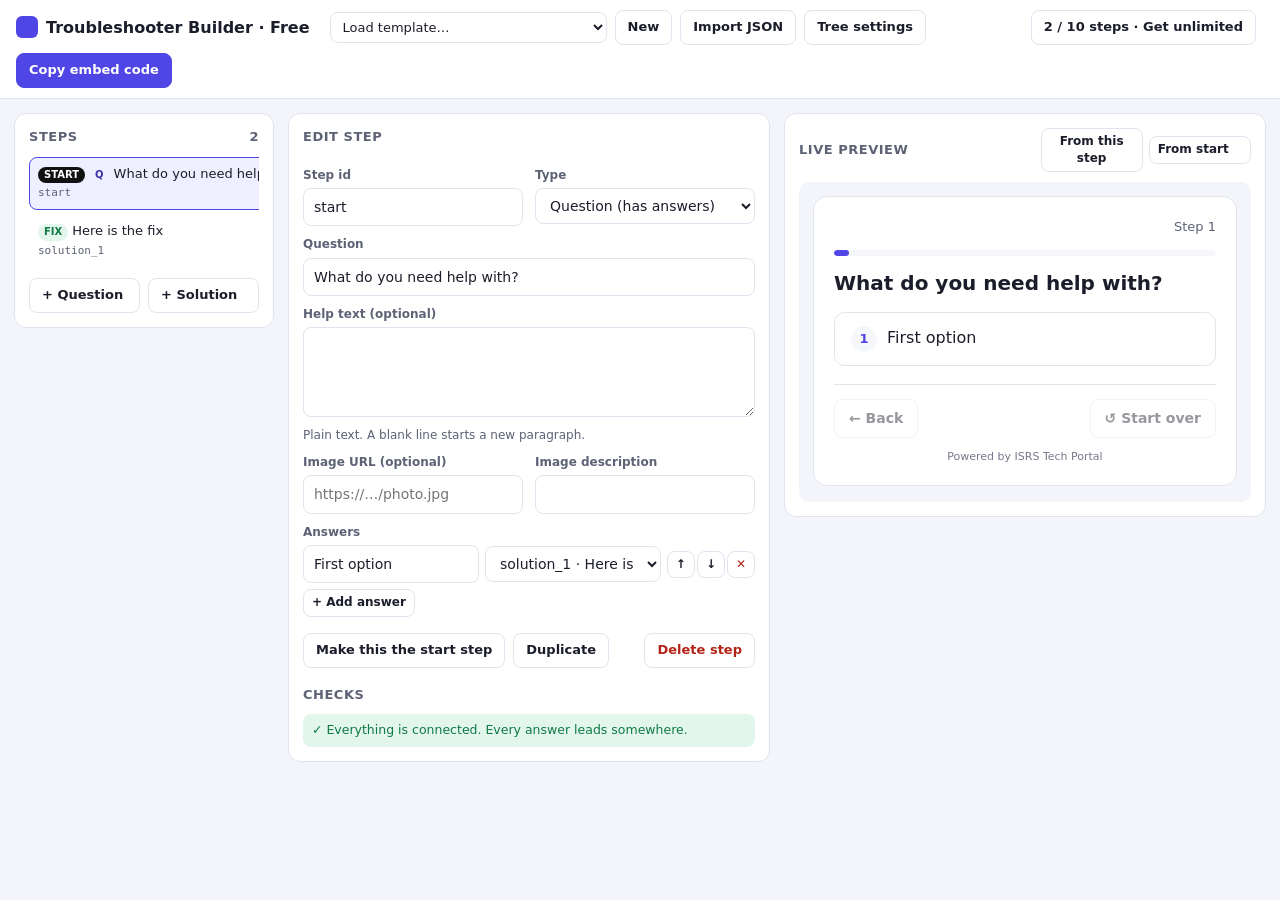
==== editor/index.html @ 85d28836 "Guided Troubleshooter landing site: hero video, live demo, free builder, FAQ, privacy, SEO, Render c" ====
<!doctype html>
<html lang="en">
<head>
<meta charset="utf-8">
<meta name="viewport" content="width=device-width, initial-scale=1">
<title>Free Troubleshooter Builder: Make a Step-by-Step Help Widget</title>
<meta name="description" content="Build a click-through troubleshooting or FAQ widget for your website for free, up to 10 steps. Live preview, mistake checks, copy-paste embed code. Runs in your browser.">
<link rel="canonical" href="https://guided-troubleshooter.onrender.com/editor/">
<meta property="og:type" content="website"><meta property="og:url" content="https://guided-troubleshooter.onrender.com/editor/"><meta property="og:title" content="Free Troubleshooter Builder: Make a Step-by-Step Help Widget"><meta property="og:description" content="Build a click-through troubleshooting or FAQ widget for your website for free, up to 10 steps. Live preview, mistake checks, copy-paste embed code. Runs in your browser."><meta property="og:image" content="https://guided-troubleshooter.onrender.com/assets/img/og.png"><meta name="twitter:card" content="summary_large_image">
<link rel="icon" href="/favicon.svg" type="image/svg+xml">
<script>window.GT_UPGRADE_URL = '#GUMROAD_LINK';</script>

<style>
:root{--bg:#f4f5fa;--surface:#fff;--text:#1b1d2a;--muted:#5d6275;--border:#e1e4ee;--brand:#4f46e5;--brand-dark:#3730a3;--soft:#eef0ff;--err:#b42318;--err-bg:#fde8e7;--warn:#8a5a00;--warn-bg:#fff4d6;--ok:#0f7a43;--ok-bg:#e3f6ec;font-family:system-ui,-apple-system,"Segoe UI",Roboto,Arial,sans-serif}
*{box-sizing:border-box}[hidden]{display:none!important}body{margin:0;background:var(--bg);color:var(--text);font-size:14px;line-height:1.45}
header{display:flex;align-items:center;gap:8px;flex-wrap:wrap;padding:10px 16px;background:var(--surface);border-bottom:1px solid var(--border);position:sticky;top:0;z-index:5}
header h1{font-size:16px;margin:0 12px 0 0;display:flex;align-items:center;gap:8px}header h1 span{width:22px;height:22px;border-radius:6px;background:var(--brand);display:inline-block}
.spacer{flex:1}
button,.btn{font:inherit;font-weight:600;font-size:13px;padding:7px 12px;border-radius:8px;border:1px solid var(--border);background:var(--surface);color:var(--text);cursor:pointer;display:inline-flex;align-items:center;gap:6px}
button:hover{border-color:var(--brand);color:var(--brand)}button.primary{background:var(--brand);color:#fff;border-color:var(--brand)}button.primary:hover,a.btn.primary:hover{background:var(--brand-dark);color:#fff}a.btn{text-decoration:none}a.btn.primary{background:var(--brand);color:#fff;border-color:var(--brand)}
button.danger{color:var(--err)}button.danger:hover{border-color:var(--err)}button.small{padding:4px 8px;font-size:12px}
button:focus-visible,input:focus-visible,select:focus-visible,textarea:focus-visible{outline:3px solid var(--brand);outline-offset:1px}
main{display:grid;grid-template-columns:260px minmax(340px,1fr) minmax(340px,1fr);gap:14px;padding:14px;align-items:start}
@media(max-width:1100px){main{grid-template-columns:240px 1fr}#previewCol{grid-column:1/-1}}
@media(max-width:700px){main{grid-template-columns:1fr}}
.panel{background:var(--surface);border:1px solid var(--border);border-radius:12px;padding:14px}
.panel h2{font-size:13px;text-transform:uppercase;letter-spacing:.04em;color:var(--muted);margin:0 0 10px;display:flex;justify-content:space-between;align-items:center}
#nodeList{list-style:none;margin:0 0 10px;padding:0;display:grid;gap:4px;max-height:calc(100vh - 260px);overflow:auto}
#nodeList button{width:100%;text-align:start;display:block;border-color:transparent;background:transparent;font-weight:500;padding:7px 8px}
#nodeList button:hover{background:var(--bg);color:var(--text)}#nodeList button[aria-current=true]{background:var(--soft);border-color:var(--brand)}
#nodeList .t{display:block;white-space:nowrap;overflow:hidden;text-overflow:ellipsis}#nodeList .id{font-size:11px;color:var(--muted);font-family:ui-monospace,monospace}
.pill{display:inline-block;font-size:10px;font-weight:700;padding:1px 6px;border-radius:99px;margin-inline-end:4px;text-transform:uppercase}.pill.q{background:var(--soft);color:var(--brand-dark)}.pill.s{background:var(--ok-bg);color:var(--ok)}.pill.start{background:#111;color:#fff}.pill.bad{background:var(--err-bg);color:var(--err)}
label{display:block;font-weight:600;font-size:12px;color:var(--muted);margin:10px 0 4px}
input[type=text],input[type=url],select,textarea{width:100%;font:inherit;padding:8px 10px;border:1px solid var(--border);border-radius:8px;background:#fff;color:var(--text)}
textarea{min-height:90px;resize:vertical}header select{width:auto;padding:6px 8px;font-size:13px}.row{display:flex;gap:8px;align-items:center}.row>*{flex:1}.row>.fixed{flex:0 0 auto}
.answer{display:grid;grid-template-columns:1fr 1fr auto;gap:6px;align-items:center;margin-bottom:6px}.answer .ctl{display:flex;gap:2px}
@media(max-width:520px){.answer{grid-template-columns:1fr}}
.hint{color:var(--muted);font-size:12px;margin:4px 0 0}
#issues{list-style:none;padding:0;margin:0;display:grid;gap:6px;max-height:220px;overflow:auto}#issues li{padding:7px 9px;border-radius:8px;font-size:12.5px;cursor:pointer}
#issues .e{background:var(--err-bg);color:var(--err)}#issues .w{background:var(--warn-bg);color:var(--warn)}#issues .ok{background:var(--ok-bg);color:var(--ok);cursor:default}
#preview{min-height:320px;background:var(--bg);border-radius:10px;padding:14px}
dialog{border:0;border-radius:14px;padding:0;max-width:min(720px,94vw);width:100%;box-shadow:0 20px 60px rgba(0,0,0,.3)}dialog::backdrop{background:rgba(15,17,30,.45)}
.dlg{padding:20px}.dlg h3{margin:0 0 6px;font-size:18px}.dlg .actions{display:flex;justify-content:flex-end;gap:8px;margin-top:16px}
pre.code,textarea.code{font-family:ui-monospace,Menlo,Consolas,monospace;font-size:12.5px;background:#0f1222;color:#e6e8f2;border-radius:10px;padding:12px;white-space:pre-wrap;word-break:break-all;min-height:120px;width:100%;border:0}
.toast{position:fixed;bottom:18px;left:50%;transform:translateX(-50%);background:#111;color:#fff;padding:9px 16px;border-radius:99px;font-weight:600;z-index:50;opacity:0;transition:opacity .2s;pointer-events:none}.toast.show{opacity:1}
.grid2{display:grid;grid-template-columns:1fr 1fr;gap:0 12px}.empty{color:var(--muted);text-align:center;padding:30px 10px}
fieldset{border:1px solid var(--border);border-radius:10px;padding:4px 12px 12px;margin:12px 0 0}legend{font-weight:700;font-size:12px;padding:0 4px}
</style>
</head>
<body>
<header>
  <h1><a href="/" style="display:flex;align-items:center;gap:8px;color:inherit;text-decoration:none" aria-label="Guided Troubleshooter home"><span aria-hidden="true"></span></a>Guided Troubleshooter Editor</h1>
  <select id="templatePick" aria-label="Load a template"><option value="">Load template…</option></select>
  <button id="btnNew" type="button">New</button>
  <button id="btnImport" type="button">Import JSON</button>
  <input id="fileInput" type="file" accept=".json,application/json" hidden>
  <button id="btnExport" type="button">Export JSON</button>
  <button id="btnSettings" type="button">Tree settings</button>
  <span class="spacer"></span>
  <span id="saveState" class="hint" aria-live="polite"></span>
  <button id="btnEmbed" class="primary" type="button">Copy embed code</button>
</header>
<main>
  <section class="panel" aria-labelledby="h-steps">
    <h2 id="h-steps">Steps <span id="count"></span></h2>
    <ul id="nodeList"></ul>
    <div class="row"><button id="addQ" type="button">+ Question</button><button id="addS" type="button">+ Solution</button></div>
  </section>
  <section class="panel" aria-labelledby="h-edit">
    <h2 id="h-edit">Edit step</h2>
    <div id="form"></div>
    <h2 style="margin-top:18px">Checks</h2>
    <ul id="issues" aria-live="polite"></ul>
  </section>
  <section class="panel" id="previewCol" aria-labelledby="h-prev">
    <h2 id="h-prev">Live preview <span class="row fixed" style="gap:6px"><button id="prevFrom" class="small" type="button">From this step</button><button id="prevStart" class="small" type="button">From start</button></span></h2>
    <div id="preview"><div id="previewHost"></div></div>
  </section>
</main>

<dialog id="dlgSettings"><form method="dialog" class="dlg">
  <h3>Tree settings</h3><p class="hint">Saved inside the JSON file. Data attributes on the embed code override these.</p>
  <div class="grid2">
    <div><label for="sTitle">Widget title (optional)</label><input id="sTitle" type="text" data-cfg="title"></div>
    <div><label for="sStart">Start step</label><select id="sStart"></select></div>
    <div><label for="sLang">Language code</label><input id="sLang" type="text" data-cfg="lang" placeholder="en, he, es, fr…"></div>
    <div><label for="sDir">Text direction</label><select id="sDir" data-cfg="dir"><option value="">Auto</option><option value="ltr">Left to right</option><option value="rtl">Right to left (Hebrew, Arabic)</option></select></div>
    <div><label for="sTheme">Theme</label><select id="sTheme" data-cfg="theme"><option value="light">Light</option><option value="dark">Dark</option><option value="auto">Match visitor's system</option></select></div>
    <div><label for="sColor">Primary color</label><div class="row"><input id="sColorPick" type="color" class="fixed" aria-label="Pick color"><input id="sColor" type="text" data-cfg="primaryColor" placeholder="#4f46e5"></div></div>
    <div><label for="sFont">Font family</label><input id="sFont" type="text" data-cfg="font" placeholder="inherit or e.g. Georgia, serif"></div>
    <div><label for="sRadius">Corner radius (px)</label><input id="sRadius" type="text" data-cfg="radius" placeholder="14"></div>
  </div>
  <fieldset><legend>Button texts (optional, for other languages)</legend><div class="grid2" id="labelFields"></div></fieldset>
  <div class="actions"><button class="primary" value="ok">Done</button></div>
</form></dialog>

<dialog id="dlgImport"><form method="dialog" class="dlg">
  <h3>Import a tree</h3><p class="hint">Choose a .json file, or paste JSON below. Both the original format (<code>question</code>, <code>answers</code>, <code>next</code>) and the extended format work.</p>
  <button type="button" id="pickFile">Choose file…</button>
  <label for="pasteArea">Or paste JSON</label><textarea id="pasteArea" class="code" spellcheck="false"></textarea>
  <p id="importErr" class="hint" style="color:var(--err)"></p>
  <div class="actions"><button value="cancel">Cancel</button><button type="button" id="doPaste" class="primary">Import pasted JSON</button></div>
</form></dialog>

<dialog id="dlgExport"><form method="dialog" class="dlg">
  <h3>Export JSON</h3>
  <label><input type="radio" name="fmt" value="full" checked> Full format (recommended, keeps types, texts, buttons and settings)</label>
  <label><input type="radio" name="fmt" value="legacy"> Simple array format (id, question, answers, next, image only)</label>
  <label for="fileName">File name</label><input id="fileName" type="text" value="tree.json">
  <div class="actions"><button value="cancel">Cancel</button><button type="button" id="copyJson">Copy JSON</button><button type="button" id="doExport" class="primary">Download</button></div>
</form></dialog>

<dialog id="dlgEmbed"><form method="dialog" class="dlg">
  <h3>Embed code</h3><p class="hint">Upload <code>troubleshooter.min.js</code> (and your tree file, unless you embed the tree in the code) to your site, then paste this where the widget should appear.</p>
  <div class="grid2">
    <div><label for="eMode">Style</label><select id="eMode"><option value="script">One line (shows where pasted)</option><option value="inline">Inline box (div)</option><option value="floating">Floating help button</option></select></div>
    <div><label for="eSource">Tree data</label><select id="eSource"><option value="file">Load from a JSON file</option><option value="inline">Put the tree inside the code (no extra file)</option></select></div>
    <div><label for="eHost">Widget code</label><select id="eHost"><option value="url">Link to the uploaded troubleshooter.min.js</option><option value="inline">Paste everything inline (no uploads, ~20 KB)</option></select></div>
    <div><label for="eSrc">Script URL</label><input id="eSrc" type="text" value="/troubleshooter.min.js"></div>
    <div><label for="eTree">Tree file URL</label><input id="eTree" type="text" value="/tree.json"></div>
  </div>
  <label for="eCode">Your code</label><textarea id="eCode" class="code" readonly></textarea>
  <div class="actions"><button value="cancel">Close</button><button type="button" id="copyEmbed" class="primary">Copy code</button></div>
</form></dialog>
<dialog id="dlgLimit"><form method="dialog" class="dlg">
  <h3>Free version limit reached</h3><p id="limitMsg"></p>
  <div class="actions"><button value="cancel">Keep editing</button><a class="btn primary" id="upgradeLink" href="#GUMROAD_LINK" target="_blank" rel="noopener">Get the full version</a></div>
</form></dialog>
<div class="toast" id="toast" role="status"></div>

<script id="gt-widget">/*! Guided Troubleshooter Widget v1.0.0 | Commercial license, see LICENSE.txt | No dependencies */
!function(t,e){"use strict";var r=e.currentScript,i={en:{back:"Back",restart:"Start over",step:"Step",solution:"Suggested fix",open:"Need help?",close:"Close",loading:"Loading...",errorTitle:"This troubleshooter could not load",brokenLink:"This answer is not connected to a next step yet.",yourAnswers:"Your answers",choose:"Choose an answer"},he:{back:"חזרה",restart:"התחלה מחדש",step:"שלב",solution:"פתרון מוצע",open:"צריכים עזרה?",close:"סגירה",loading:"טוען...",errorTitle:"לא ניתן לטעון את הכלי",brokenLink:"התשובה הזו עדיין לא מחוברת לשלב הבא.",yourAnswers:"התשובות שלך",choose:"בחרו תשובה"},es:{back:"Atrás",restart:"Empezar de nuevo",step:"Paso",solution:"Solución sugerida",open:"¿Necesitas ayuda?",close:"Cerrar",loading:"Cargando...",errorTitle:"No se pudo cargar el asistente",brokenLink:"Esta respuesta aún no está conectada a un paso.",yourAnswers:"Tus respuestas",choose:"Elige una respuesta"}},n=/^(he|iw|ar|fa|ur|yi|ps|sd|ug|dv)\b/i,a={restart:1};function o(t){return t&&"object"==typeof t&&!Array.isArray(t)}function s(t){return null==t?"":String(t)}function l(t){var e,r=t,i={};"string"==typeof r&&(r=JSON.parse(r)),Array.isArray(r)?e=r:o(r)?(e=r.nodes||r.questions||[],i=o(r.config)?r.config:{}):e=[];for(var n=[],a=0;a<e.length;a++){var l=e[a];if(o(l)){for(var d=Array.isArray(l.answers)?l.answers:[],h=Array.isArray(l.next)?l.next:[],p=[],c=0;c<d.length;c++){var g=d[c];o(g)?p.push({label:s(g.label||g.text),next:null!=g.next?s(g.next):s(h[c])}):p.push({label:s(g),next:s(h[c])})}var u="solution"===l.type||"question"===l.type?l.type:p.length?"question":"solution";n.push({id:s(l.id),index:a,type:u,title:s(l.title||l.question),text:s(l.text||l.description),image:s(l.image),imageAlt:s(l.imageAlt||l.alt),options:"solution"===u?[]:p,cta:o(l.cta)&&l.cta.url?{label:s(l.cta.label||l.cta.url),url:s(l.cta.url),newTab:!1!==l.cta.newTab}:null,_legacyMismatch:!o(d[0])&&d.length!==h.length&&Array.isArray(l.next)})}else n.push({id:"",_bad:!0,index:a,options:[]})}return{_n:!0,config:i,nodes:n,start:s(o(r)&&r.start||i.start||n[0]&&n[0].id)}}function d(t){var e=t&&t._n?t:null,r=[],i=[];try{e=e||l(t)}catch(t){return{errors:["The tree is not valid JSON: "+t.message],warnings:[],tree:null}}var n={};if(e.nodes.length||r.push("The tree has no steps. Add at least one question."),e.nodes.forEach(function(t){var e="Step #"+(t.index+1);t._bad?r.push(e+" is not an object."):t.id?(n[t.id]&&r.push('Two steps share the id "'+t.id+'". Ids must be unique.'),n[t.id]=t,t.title||i.push('Step "'+t.id+'" has no question or title text.'),t._legacyMismatch&&r.push('Step "'+t.id+'" has a different number of answers and next ids.'),"question"!==t.type||t.options.length||i.push('Question "'+t.id+'" has no answers, so visitors get stuck there.')):r.push(e+' has no "id".')}),e.nodes.forEach(function(t){t.options.forEach(function(e,o){e.label||i.push("Answer "+(o+1)+' in "'+t.id+'" has no label.'),e.next?n[e.next]||a[e.next]||r.push('Answer "'+(e.label||o+1)+'" in "'+t.id+'" points to "'+e.next+'", which does not exist.'):r.push('Answer "'+(e.label||o+1)+'" in "'+t.id+'" does not lead anywhere.')})}),e.nodes.length&&!n[e.start]&&r.push('The start step "'+e.start+'" does not exist.'),n[e.start]){for(var o={},s=[e.start];s.length;){var d=s.pop();!o[d]&&n[d]&&(o[d]=1,n[d].options.forEach(function(t){s.push(t.next)}))}e.nodes.forEach(function(t){t.id&&!o[t.id]&&i.push('Step "'+t.id+'" cannot be reached from the start.')});var h={},p=[];!function t(e,r){h[e]=1,n[e].options.forEach(function(i){if(n[i.next])if(1===h[i.next]){var a=r.concat(e);p.push(a.slice(a.indexOf(i.next)).concat(i.next).join(" → "))}else h[i.next]||t(i.next,r.concat(e))}),h[e]=2}(e.start,[]),p.forEach(function(t){i.push("Loop detected: "+t+". That is fine if intended, as long as visitors can reach a solution.")})}return{errors:r,warnings:i,tree:e}}function h(t,r,i){var n=e.createElement(t);if(r)for(var a in r)null!=r[a]&&!1!==r[a]&&("text"===a?n.textContent=r[a]:"on"===a.slice(0,2)?n.addEventListener(a.slice(2),r[a]):n.setAttribute(a,!0===r[a]?"":r[a]));return(i||[]).forEach(function(t){t&&n.appendChild("string"==typeof t?e.createTextNode(t):t)}),n}function p(t,r){this.host=t,this.opts=r||{},this.history=[],this.answers=[],this.root=t.shadowRoot||t.attachShadow({mode:"open"}),this.root.innerHTML="",this.root.appendChild(h("style",{text:':host{all:initial;display:block;--gt-primary:#4f46e5;--gt-on-primary:#fff;--gt-radius:14px;--gt-font:system-ui,-apple-system,"Segoe UI",Roboto,Arial,sans-serif;--gt-bg:#fff;--gt-surface:#f6f7fb;--gt-text:#1b1d2a;--gt-muted:#5d6275;--gt-border:#e3e5ee;--gt-ok:#0f7a43;--gt-ok-bg:#e3f6ec;--gt-err:#b42318;--gt-err-bg:#fde8e7}:host([data-gt-theme=dark]){--gt-bg:#171923;--gt-surface:#222533;--gt-text:#eef0f7;--gt-muted:#a3a9bd;--gt-border:#343849;--gt-ok:#5fd49a;--gt-ok-bg:#163b2a;--gt-err:#ff9b91;--gt-err-bg:#43201e}*{box-sizing:border-box}.gt{font-family:var(--gt-font);color:var(--gt-text);background:var(--gt-bg);border:1px solid var(--gt-border);border-radius:var(--gt-radius);padding:20px;line-height:1.55;font-size:16px;max-width:var(--gt-max,640px);margin:0 auto;text-align:start}.gt-head{display:flex;align-items:center;justify-content:space-between;gap:8px;margin-bottom:12px}.gt-title{font-weight:700;font-size:15px;margin:0}.gt-step{font-size:13px;color:var(--gt-muted);white-space:nowrap}.gt-bar{height:6px;border-radius:99px;background:var(--gt-surface);overflow:hidden;margin-bottom:14px}.gt-bar i{display:block;height:100%;background:var(--gt-primary);border-radius:99px;transition:width .3s}.gt-crumbs{display:flex;flex-wrap:wrap;gap:6px;margin:0 0 14px;padding:0;list-style:none;font-size:13px}.gt-crumbs button{font:inherit;font-size:13px;color:var(--gt-muted);background:var(--gt-surface);border:1px solid var(--gt-border);border-radius:99px;padding:2px 10px;cursor:pointer;max-width:220px;overflow:hidden;text-overflow:ellipsis;white-space:nowrap}.gt-crumbs button:hover{color:var(--gt-primary);border-color:var(--gt-primary)}.gt-img{display:block;max-width:100%;max-height:220px;margin:0 auto 14px;border-radius:calc(var(--gt-radius) * .6);object-fit:contain}.gt-q{font-size:20px;line-height:1.3;margin:0 0 8px;outline:none}.gt-text{color:var(--gt-muted);margin:0 0 14px}.gt-text p{margin:0 0 8px}.gt-opts{display:grid;gap:10px;margin:16px 0 4px}.gt-opt{font:inherit;text-align:start;width:100%;padding:13px 16px;border-radius:calc(var(--gt-radius) * .75);border:1.5px solid var(--gt-border);background:var(--gt-bg);color:var(--gt-text);cursor:pointer;display:flex;align-items:center;gap:10px;transition:border-color .15s,background .15s}.gt-opt:hover{border-color:var(--gt-primary);background:var(--gt-surface)}.gt-opt b{flex:0 0 26px;height:26px;border-radius:50%;background:var(--gt-surface);color:var(--gt-primary);display:grid;place-items:center;font-size:13px}.gt-opt[aria-disabled=true]{opacity:.55;cursor:not-allowed}button:focus-visible,a:focus-visible{outline:3px solid var(--gt-primary);outline-offset:2px}.gt-badge{display:inline-block;font-size:12px;font-weight:700;padding:3px 10px;border-radius:99px;background:var(--gt-ok-bg);color:var(--gt-ok);margin-bottom:10px}.gt-cta{display:inline-flex;align-items:center;gap:6px;margin-top:6px;padding:11px 18px;border-radius:calc(var(--gt-radius) * .75);background:var(--gt-primary);color:var(--gt-on-primary);font-weight:600;text-decoration:none}.gt-cta:hover{filter:brightness(1.08)}.gt-foot{display:flex;justify-content:space-between;gap:8px;margin-top:18px;padding-top:14px;border-top:1px solid var(--gt-border)}.gt-btn{font:inherit;font-size:14px;font-weight:600;padding:8px 14px;border-radius:calc(var(--gt-radius) * .6);border:1px solid var(--gt-border);background:var(--gt-bg);color:var(--gt-text);cursor:pointer}.gt-btn:hover:not(:disabled){border-color:var(--gt-primary);color:var(--gt-primary)}.gt-btn:disabled{opacity:.45;cursor:default}.gt-note{font-size:14px;padding:10px 12px;border-radius:10px;background:var(--gt-err-bg);color:var(--gt-err);margin-top:10px}.gt-err ul{margin:8px 0 0;padding-inline-start:20px}.gt-brand{display:block;text-align:center;font-size:11px;margin-top:10px;color:var(--gt-muted);text-decoration:none;opacity:.85}.gt-brand:hover{color:var(--gt-primary);text-decoration:underline}.gt-sr{position:absolute;width:1px;height:1px;overflow:hidden;clip:rect(0 0 0 0);white-space:nowrap}.gt-launch{position:fixed;bottom:20px;right:20px;z-index:2147483000;font-family:var(--gt-font);font-size:15px;font-weight:600;border:0;border-radius:99px;padding:13px 20px;background:var(--gt-primary);color:var(--gt-on-primary);box-shadow:0 6px 24px rgba(0,0,0,.2);cursor:pointer}.gt-panel{position:fixed;bottom:84px;right:20px;z-index:2147483000;width:min(400px,calc(100vw - 24px));max-height:calc(100vh - 110px);overflow:auto;box-shadow:0 12px 40px rgba(0,0,0,.25);border-radius:var(--gt-radius)}.gt-panel .gt{max-width:none}.gt-left .gt-launch,.gt-left .gt-panel{right:auto;left:20px}.gt-x{font:inherit;font-size:20px;line-height:1;background:none;border:0;color:var(--gt-muted);cursor:pointer;padding:2px 6px}@media(max-width:480px){.gt{padding:16px}.gt-q{font-size:18px}.gt-panel{right:12px;left:12px;width:auto;bottom:78px}}@media(prefers-reduced-motion:reduce){*{transition:none!important}}'})),this.mountPoint=h("div"),this.root.appendChild(this.mountPoint),t.setAttribute("data-gt-ready",""),this.applyTheme({}),this.mountPoint.appendChild(h("div",{class:"gt",role:"status",text:this.label("loading")}));var i,n=this;(i=this.opts.tree,new Promise(function(t,r){if(i&&"object"==typeof i)return t(i);if(!(i=s(i).trim()))return r(new Error('No tree was given. Add data-tree="your-tree.json".'));if("["===i.charAt(0)||"{"===i.charAt(0))try{return t(JSON.parse(i))}catch(t){return r(new Error("The inline tree is not valid JSON: "+t.message))}if("#"===i.charAt(0)){var n=e.querySelector(i);if(!n)return r(new Error("No element matches "+i+"."));try{return t(JSON.parse(n.textContent))}catch(t){return r(new Error("The JSON inside "+i+" is not valid: "+t.message))}}fetch(i,{credentials:"same-origin"}).then(function(t){if(!t.ok)throw new Error("Could not load "+i+" (HTTP "+t.status+").");return t.text()}).then(function(e){try{t(JSON.parse(e))}catch(t){r(new Error(i+" is not valid JSON: "+t.message))}}).catch(function(t){r(t instanceof Error?t:new Error(String(t)))})})).then(function(t){n.setTree(t)},function(t){n.showErrors([t.message||String(t)])})}var c=p.prototype;c.cfg=function(t){var e=this.opts[t];return null!=e&&""!==e?e:(this.config||{})[t]},c.label=function(t){var r=s(this.cfg("lang")||e.documentElement.lang||"en").toLowerCase().split("-")[0];return(this.config&&this.config.labels||{})[t]||(this.opts.labels||{})[t]||(i[r]||i.en)[t]||i.en[t]},c.applyTheme=function(r){this.config=r;var i=this.host.style,a=this.cfg("primaryColor");a&&(i.setProperty("--gt-primary",a),i.setProperty("--gt-on-primary",function(t){var e=/^#?([0-9a-f]{6}|[0-9a-f]{3})$/i.exec(t||"");if(!e)return"#fff";var r=3===e[1].length?e[1].replace(/./g,"$&$&"):e[1];return(299*parseInt(r.substr(0,2),16)+587*parseInt(r.substr(2,2),16)+114*parseInt(r.substr(4,2),16))/1e3>160?"#111":"#fff"}(a))),this.cfg("font")&&i.setProperty("--gt-font",this.cfg("font"));var o=this.cfg("radius");null!=o&&""!==o&&i.setProperty("--gt-radius",/^\d+(\.\d+)?$/.test(String(o))?o+"px":o),this.cfg("maxWidth")&&i.setProperty("--gt-max",/^\d+$/.test(String(this.cfg("maxWidth")))?this.cfg("maxWidth")+"px":this.cfg("maxWidth"));var s=this.cfg("theme")||"light";"auto"===s&&(s=t.matchMedia&&t.matchMedia("(prefers-color-scheme: dark)").matches?"dark":"light"),this.host.setAttribute("data-gt-theme",s);var l=this.cfg("lang")||e.documentElement.lang||"",d=this.cfg("dir");d&&"auto"!==d||(d=n.test(l)||"rtl"===e.documentElement.dir?"rtl":"ltr"),this.dir=d,this.lang=l},c.setTree=function(e){var r=d(e);if(!r.tree)return this.showErrors(r.errors);this.tree=r.tree,this.applyTheme(r.tree.config),this.map={};var i=this;return r.tree.nodes.forEach(function(t){t.id&&(i.map[t.id]=t)}),this.validation=r,r.warnings.length&&t.console&&console.warn("[Troubleshooter] "+r.warnings.join("\n")),r.errors.length&&!this.cfg("lenient")?this.showErrors(r.errors):(this.startId=s(this.opts.start||r.tree.start),this.map[this.startId]?(this.history=[this.startId],this.answers=[],"floating"===this.cfg("mode")?this.buildFloating():this.render(),void this.emit("ready",{validation:r})):this.showErrors(['The start step "'+this.startId+'" does not exist.']))},c.emit=function(t,e){try{this.host.dispatchEvent(new CustomEvent("troubleshooter:"+t,{bubbles:!0,composed:!0,detail:e||{}}))}catch(t){}},c.shell=function(){return h("div",{class:"gt",dir:this.dir,lang:this.lang||null})},c.showErrors=function(e){this.mountPoint.innerHTML="";var r=this.shell();r.classList.add("gt-err"),r.appendChild(h("div",{class:"gt-note",role:"alert"},[h("strong",{text:this.label("errorTitle")}),h("ul",null,e.slice(0,12).map(function(t){return h("li",{text:t})}))])),this.mountPoint.appendChild(r),t.console&&console.error("[Troubleshooter] "+e.join("\n")),this.emit("error",{errors:e})},c.distanceToSolution=function(t){for(var e={},r=[[t,0]],i=this.map;r.length;){var n=r.shift(),a=i[n[0]];if(a&&!e[n[0]]){if(e[n[0]]=1,"solution"===a.type)return n[1];a.options.forEach(function(t){r.push([t.next,n[1]+1])})}}return 1},c.current=function(){return this.map[this.history[this.history.length-1]]},c.choose=function(t){var e=this.current(),r=e.options[t];if(r){if("restart"===r.next)return this.restart();if(!this.map[r.next])return this.flash=this.label("brokenLink"),void this.render();this.emit("answer",{from:e.id,answer:r.label,to:r.next}),this.history.push(r.next),this.answers.push(r.label),this.render(!0)}},c.back=function(){this.history.length>1&&(this.history.pop(),this.answers.pop(),this.render(!0),this.emit("back",{at:this.current().id}))},c.restart=function(){this.history=[this.startId],this.answers=[],this.render(!0),this.emit("restart",{})},c.goTo=function(t){this.history=this.history.slice(0,t+1),this.answers=this.answers.slice(0,t),this.render(!0)},c.render=function(t){var r=this,i=this.current(),n=this.history.length,a=this.shell(),o="solution"===i.type,s=h("div",{class:"gt-head"},[this.cfg("title")?h("p",{class:"gt-title",text:this.cfg("title")}):h("span"),h("span",{class:"gt-step",text:o?this.label("solution"):this.label("step")+" "+n})]);if(this.floating&&s.appendChild(h("button",{class:"gt-x",type:"button","aria-label":this.label("close"),text:"×",onclick:function(){r.toggle(!1)}})),a.appendChild(s),!1!==this.cfg("progress")&&"false"!==this.cfg("progress")){var l=o?100:Math.round(100*(n-1)/(n-1+this.distanceToSolution(i.id)));a.appendChild(h("div",{class:"gt-bar",role:"progressbar","aria-valuemin":"0","aria-valuemax":"100","aria-valuenow":String(l),"aria-label":this.label("step")+" "+n},[h("i",{style:"width:"+Math.max(l,4)+"%"})]))}if(this.answers.length&&!1!==this.cfg("breadcrumbs")&&"false"!==this.cfg("breadcrumbs")&&a.appendChild(h("ol",{class:"gt-crumbs","aria-label":this.label("yourAnswers")},this.answers.map(function(t,e){return h("li",null,[h("button",{type:"button",title:t,onclick:function(){r.goTo(e)}},[t])])}))),i.image){var d=h("img",{class:"gt-img",src:i.image,alt:i.imageAlt||"",loading:"lazy"});d.onerror=function(){d.style.display="none"},a.appendChild(d)}o&&a.appendChild(h("span",{class:"gt-badge",text:this.label("solution")}));var p,c=h("h3",{class:"gt-q",tabindex:"-1",text:i.title||""});if(a.appendChild(c),i.text&&a.appendChild(h("div",{class:"gt-text"},i.text.split(/\n{2,}/).map(function(t){var r=h("p");return t.split("\n").forEach(function(t,i){i&&r.appendChild(h("br")),r.appendChild(e.createTextNode(t))}),r}))),!o){var g=h("div",{class:"gt-opts",role:"group","aria-label":this.label("choose")});i.options.forEach(function(t,e){var i=!r.map[t.next]&&"restart"!==t.next;g.appendChild(h("button",{class:"gt-opt",type:"button","data-index":String(e),"aria-disabled":i?"true":null,onclick:function(){r.choose(e)}},[h("b",{"aria-hidden":"true",text:String(e+1)}),h("span",{text:t.label})]))}),g.addEventListener("keydown",function(t){var e=[].slice.call(g.querySelectorAll(".gt-opt")),i=e.indexOf(t.target),n=t.key,a="ArrowDown"===n||"ArrowRight"===n&&"rtl"!==r.dir||"ArrowLeft"===n&&"rtl"===r.dir?1:"ArrowUp"===n||"ArrowLeft"===n&&"rtl"!==r.dir||"ArrowRight"===n&&"rtl"===r.dir?-1:0;a&&i>-1&&(t.preventDefault(),e[(i+a+e.length)%e.length].focus())}),a.addEventListener("keydown",function(t){!/^[1-9]$/.test(t.key)||t.ctrlKey||t.metaKey||t.altKey||!i.options[t.key-1]||/^(INPUT|TEXTAREA|SELECT)$/.test(t.target.tagName)||(t.preventDefault(),r.choose(t.key-1))}),a.appendChild(g)}this.flash&&(a.appendChild(h("div",{class:"gt-note",role:"alert",text:this.flash})),this.flash=null),o&&i.cta&&a.appendChild(h("a",{class:"gt-cta",href:(p=i.cta.url,/^(https?:|mailto:|tel:|\/|#|\.)/i.test(p)||!/^[a-z][a-z0-9+.-]*:/i.test(p)?p:"#"),target:i.cta.newTab?"_blank":null,rel:i.cta.newTab?"noopener":null,onclick:function(){r.emit("cta",{node:i.id,url:i.cta.url})}},[i.cta.label])),a.appendChild(h("div",{class:"gt-foot"},[h("button",{class:"gt-btn gt-back",type:"button",disabled:n<2,onclick:function(){r.back()}},[("rtl"===this.dir?"→ ":"← ")+this.label("back")]),h("button",{class:"gt-btn gt-restart",type:"button",disabled:n<2,onclick:function(){r.restart()}},["↺ "+this.label("restart")])])),this.cfg("license")||a.appendChild(h("a",{class:"gt-brand",href:"https://isrstechportal.com/tools/troubleshooter-widget/",target:"_blank",rel:"noopener"},["Powered by ISRS Tech Portal"])),a.appendChild(h("div",{class:"gt-sr","aria-live":"polite",text:(o?this.label("solution")+": ":this.label("step")+" "+n+": ")+(i.title||"")}));var u=this.floating?this.panel:this.mountPoint;u.innerHTML="",u.appendChild(a),t&&c.focus({preventScroll:!0}),this.emit("step",{id:i.id,type:i.type,depth:n,path:this.history.slice()}),o&&this.emit("solution",{id:i.id,path:this.history.slice(),answers:this.answers.slice()})},c.buildFloating=function(){var t=this;this.floating=!0,this.mountPoint.innerHTML="";var e=h("div",{class:"left"===(this.cfg("position")||("rtl"===this.dir?"left":"right"))?"gt-left":"",dir:this.dir});this.launcher=h("button",{class:"gt-launch",type:"button","aria-expanded":"false","aria-haspopup":"dialog",onclick:function(){t.toggle()}},[this.cfg("buttonLabel")||this.label("open")]),this.panel=h("div",{class:"gt-panel",role:"dialog","aria-label":this.cfg("title")||this.label("open"),hidden:!0}),this.panel.addEventListener("keydown",function(e){"Escape"===e.key&&t.toggle(!1)}),e.appendChild(this.panel),e.appendChild(this.launcher),this.mountPoint.appendChild(e),this.render()},c.toggle=function(t){if(this.floating)if(t=null==t?this.panel.hidden:t,this.panel.hidden=!t,this.launcher.setAttribute("aria-expanded",String(t)),t){var e=this.panel.querySelector(".gt-q");e&&e.focus({preventScroll:!0}),this.emit("open")}else this.launcher.focus(),this.emit("close")},c.destroy=function(){this.mountPoint.innerHTML="",this.host.removeAttribute("data-gt-ready")};var g={tree:"tree",mode:"mode",dir:"dir",lang:"lang",theme:"theme",primary:"primaryColor",primaryColor:"primaryColor",font:"font",radius:"radius",title:"title",buttonLabel:"buttonLabel",position:"position",start:"start",license:"license",maxWidth:"maxWidth",progress:"progress",breadcrumbs:"breadcrumbs",lenient:"lenient"};function u(t){var e={};for(var r in g){var i=t.dataset[r];null!=i&&""!==i&&(e[g[r]]="false"!==i&&("true"===i||i))}return e}function f(t,r){if("string"==typeof t&&(t=e.querySelector(t)),!t)throw new Error("Troubleshooter: mount target not found");return t._gt&&t._gt.destroy(),t._gt=new p(t,r||u(t)),t._gt}function b(){for(var t=e.querySelectorAll("[data-troubleshooter]"),r=0;r<t.length;r++)t[r]._gt||"SCRIPT"===t[r].tagName||f(t[r])}if(t.GuidedTroubleshooter={version:"1.0.0",mount:f,validate:d,normalize:l,autoInit:b,labels:i},r&&r.dataset.tree){var x=e.createElement("div");x.className="guided-troubleshooter";var m=r.dataset.target,v=m&&e.querySelector(m);v?v.appendChild(x):r.parentNode&&r.parentNode!==e.head?r.parentNode.insertBefore(x,r.nextSibling):e.addEventListener("DOMContentLoaded",function(){e.body.appendChild(x)});var y=u(r);x.parentNode?f(x,y):e.addEventListener("DOMContentLoaded",function(){f(x,y)})}"loading"===e.readyState?e.addEventListener("DOMContentLoaded",b):b()}(window,document);</script>
<script>var GT_TEMPLATES = {"appointment-booking": {"config": {"title": "Booking help", "primaryColor": "#be185d"}, "start": "start", "nodes": [{"id": "start", "type": "question", "title": "What do you need help with?", "answers": ["Booking an appointment", "Changing or cancelling", "Payment or deposit"], "next": ["book", "change", "pay"]}, {"id": "book", "type": "solution", "title": "Book online in a minute", "text": "Choose a service, pick a free time slot and enter your name and phone number. You will get a confirmation by text.", "answers": [], "next": [], "cta": {"label": "Book now", "url": "https://example.com/book"}}, {"id": "change", "type": "question", "title": "How long until your appointment?", "answers": ["More than 24 hours", "Less than 24 hours"], "next": ["change_ok", "change_late"]}, {"id": "change_ok", "type": "solution", "title": "Change it yourself", "text": "Use the link in your confirmation message to pick a new time or cancel. There is no fee.", "answers": [], "next": []}, {"id": "change_late", "type": "solution", "title": "Please call us", "text": "Changes less than 24 hours before the appointment are handled by phone so we can offer the slot to someone else.", "answers": [], "next": [], "cta": {"label": "Call us", "url": "tel:+10000000000"}}, {"id": "pay", "type": "solution", "title": "Payments and deposits", "text": "A deposit secures your booking and is taken off the final price. It is refunded if you cancel more than 24 hours ahead.", "answers": [], "next": []}]}, "printer-quick": {"config": {"title": "Printer help", "primaryColor": "#2563eb"}, "start": "start", "nodes": [{"id": "start", "type": "question", "title": "What is the printer doing?", "answers": ["Nothing prints at all", "It prints, but it looks bad", "Paper is stuck"], "next": ["nothing", "quality", "jam"]}, {"id": "nothing", "type": "question", "title": "Is the printer on and showing any error light?", "answers": ["It is off or has no lights", "It shows an error", "It looks normal"], "next": ["power", "error", "queue"]}, {"id": "power", "type": "solution", "title": "Check the power", "text": "Make sure the power cable is connected on both ends and press the power button firmly. Try a different wall socket.", "answers": [], "next": []}, {"id": "error", "type": "solution", "title": "Read the error on the screen", "text": "Most errors are low ink, an open cover or no paper. Fix what the screen shows, then switch the printer off and on again.", "answers": [], "next": [], "cta": {"label": "Contact support", "url": "mailto:support@example.com"}}, {"id": "queue", "type": "solution", "title": "Clear the print queue", "text": "Open the list of printers on your computer, choose this printer and cancel all waiting documents. Restart the computer and print again.", "answers": [], "next": []}, {"id": "quality", "type": "question", "title": "What does the print look like?", "answers": ["Faded or streaky", "Wrong colors"], "next": ["ink", "ink"]}, {"id": "ink", "type": "solution", "title": "Clean the print heads", "text": "Run the cleaning or maintenance tool from the printer menu, then print a test page. If it is still faded, replace the ink or toner.", "answers": [], "next": []}, {"id": "jam", "type": "solution", "title": "Remove the stuck paper gently", "text": "Switch the printer off, open every cover and pull the paper out slowly with both hands in the direction it travels. Check that no small pieces are left inside.", "answers": [], "next": []}]}, "hebrew-sample": [{"id": "q1", "question": "מתי המחשב איטי?", "answers": ["כל הזמן", "רק אחרי ההפעלה", "רק בדפדפן"], "next": ["q2", "s_startup", "s_browser"]}, {"id": "q2", "question": "האם הדיסק כמעט מלא?", "answers": ["כן", "לא"], "next": ["s_disk", "s_hw"]}, {"id": "s_startup", "question": "כבו תוכנות שעולות עם המחשב", "answers": [], "next": [], "text": "בווינדוס: פתחו את מנהל המשימות, לשונית הפעלה, ובטלו תוכנות שלא צריך מיד."}, {"id": "s_browser", "question": "נקו את הדפדפן", "answers": [], "next": [], "text": "עדכנו את הדפדפן, כבו תוספים לא מוכרים ונקו את המטמון."}, {"id": "s_disk", "question": "פנו מקום בדיסק", "answers": [], "next": [], "text": "רוקנו את סל המיחזור, הסירו תוכנות שלא בשימוש והעבירו תמונות וסרטונים לכונן חיצוני."}, {"id": "s_hw", "question": "ייתכן שצריך בדיקת חומרה", "answers": [], "next": [], "text": "החלפת דיסק קשיח ב-SSD היא לרוב השדרוג המשמעותי ביותר למחשב ישן."}]}; var GT_EDITION = 'free';</script>
<script>
(function () {
  'use strict';
  var G = window.GuidedTroubleshooter, KEY = 'guided-troubleshooter-editor-v1';
  var $ = function (s) { return document.querySelector(s); };
  var tree, selected, saveTimer;
  var LABEL_KEYS = ['back', 'restart', 'step', 'solution', 'open', 'close'];
  var FREE = GT_EDITION === 'free', LIMIT = 10, UPGRADE = window.GT_UPGRADE_URL || '#GUMROAD_LINK';
  if (FREE) KEY = 'guided-troubleshooter-free-v1';
  function atLimit() { if (FREE && tree.nodes.length >= LIMIT) { upsell(); return true; } return false; }
  function upsell(extra) { var d = document.getElementById('dlgLimit'); document.getElementById('limitMsg').textContent = (extra ? extra + ' ' : '') + 'The free editor allows up to ' + LIMIT + ' steps (questions and solutions together). The full version has no limit, no "Powered by" link, JSON export, and the editor to keep on your computer.'; d.showModal(); }

  function blank() { return { config: { title: '', theme: 'light', primaryColor: '#4f46e5' }, start: 'start', nodes: [{ id: 'start', type: 'question', title: 'What do you need help with?', text: '', answers: ['First option'], next: ['solution_1'] }, { id: 'solution_1', type: 'solution', title: 'Here is the fix', text: 'Describe the steps here.', answers: [], next: [] }] }; }
  // Convert anything the widget accepts into the editor's model
  function toModel(raw) {
    var v = G.validate(raw); if (!v.tree) throw new Error(v.errors[0]);
    var t = v.tree;
    var cfg = JSON.parse(JSON.stringify(t.config || {})); delete cfg.start;
    return { config: cfg, start: t.start, nodes: t.nodes.map(function (n) {
      var m = { id: n.id, type: n.type, title: n.title, text: n.text, answers: n.options.map(function (o) { return o.label; }), next: n.options.map(function (o) { return o.next; }) };
      if (n.image) m.image = n.image; if (n.imageAlt) m.imageAlt = n.imageAlt;
      if (n.cta) m.cta = { label: n.cta.label, url: n.cta.url, newTab: n.cta.newTab };
      return m; }) };
  }
  function exportData(fmt) {
    if (fmt === 'legacy') return tree.nodes.map(function (n) { var o = { id: n.id, question: n.title, answers: n.type === 'solution' ? [] : n.answers.slice(), next: n.type === 'solution' ? [] : n.next.slice() }; if (n.image) o.image = n.image; if (n.text) o.text = n.text; return o; });
    var cfgOut = clean(tree.config); delete cfgOut.license; if (!FREE) cfgOut.license = 'pro';
    var out = { config: cfgOut, start: tree.start, nodes: tree.nodes.map(function (n) {
      var o = { id: n.id, type: n.type, title: n.title }; if (n.text) o.text = n.text; if (n.image) o.image = n.image; if (n.imageAlt) o.imageAlt = n.imageAlt;
      o.answers = n.type === 'solution' ? [] : n.answers.slice(); o.next = n.type === 'solution' ? [] : n.next.slice();
      if (n.type === 'solution' && n.cta && n.cta.url) o.cta = { label: n.cta.label || 'Contact us', url: n.cta.url, newTab: n.cta.newTab !== false };
      return o; }) };
    return out;
  }
  function clean(o) { var r = {}; for (var k in o) if (o[k] !== '' && o[k] != null && !(typeof o[k] === 'object' && !Object.keys(o[k]).length)) r[k] = o[k]; return r; }
  function node(id) { for (var i = 0; i < tree.nodes.length; i++) if (tree.nodes[i].id === id) return tree.nodes[i]; }
  function uid(base) { var i = 1, id; do { id = base + '_' + i++; } while (node(id)); return id; }
  function toast(msg) { var t = $('#toast'); t.textContent = msg; t.classList.add('show'); clearTimeout(t._t); t._t = setTimeout(function () { t.classList.remove('show'); }, 1800); }
  function esc(s) { return String(s == null ? '' : s).replace(/[&<>"']/g, function (c) { return { '&': '&amp;', '<': '&lt;', '>': '&gt;', '"': '&quot;', "'": '&#39;' }[c]; }); }

  function save() { clearTimeout(saveTimer); saveTimer = setTimeout(function () { try { localStorage.setItem(KEY, JSON.stringify(tree)); $('#saveState').textContent = 'Saved in this browser'; } catch (e) { $('#saveState').textContent = 'Could not autosave'; } }, 250); }
  function changed(full) { save(); renderList(); renderIssues(); renderPreview(); if (full) renderForm(); }

  function renderList() {
    var ul = $('#nodeList'); ul.innerHTML = '';
    var bad = issueIds();
    tree.nodes.forEach(function (n) {
      var li = document.createElement('li');
      li.innerHTML = '<button type="button" data-id="' + esc(n.id) + '"' + (n.id === selected ? ' aria-current="true"' : '') + '><span class="t">' + (n.id === tree.start ? '<span class="pill start">Start</span>' : '') + '<span class="pill ' + (n.type === 'solution' ? 's">Fix' : 'q">Q') + '</span>' + (bad[n.id] ? '<span class="pill bad">!</span>' : '') + esc(n.title || '(untitled)') + '</span><span class="id">' + esc(n.id) + '</span></button>';
      ul.appendChild(li);
    });
    $('#count').textContent = tree.nodes.length;
  }
  function issueIds() { var v = G.validate(exportData()), m = {}; v.errors.concat(v.warnings).forEach(function (e) { var r = /"([^"]+)"/.exec(e); if (r && /^Answer|^Two|has a different|^Question/.test(e) && v.errors.indexOf(e) > -1) m[(/in "([^"]+)"/.exec(e) || r)[1]] = 1; }); return m; }

  function options(cur) {
    var h = '<option value="">— choose next step —</option>';
    tree.nodes.forEach(function (n) { h += '<option value="' + esc(n.id) + '"' + (n.id === cur ? ' selected' : '') + '>' + esc(n.id + ' · ' + (n.title || '').slice(0, 40)) + '</option>'; });
    h += '<option value="restart"' + (cur === 'restart' ? ' selected' : '') + '>↺ Restart from the beginning</option>';
    if (cur && cur !== 'restart' && !node(cur)) h += '<option value="' + esc(cur) + '" selected>⚠ missing: ' + esc(cur) + '</option>';
    h += '<option value="__newq">+ New question step…</option><option value="__news">+ New solution step…</option>';
    return h;
  }
  function renderForm() {
    var n = node(selected), f = $('#form');
    if (!n) { f.innerHTML = '<p class="empty">Select a step on the left, or add one.</p>'; return; }
    var h = '<div class="grid2"><div><label for="fId">Step id</label><input id="fId" type="text" value="' + esc(n.id) + '"></div>' +
      '<div><label for="fType">Type</label><select id="fType"><option value="question"' + (n.type === 'question' ? ' selected' : '') + '>Question (has answers)</option><option value="solution"' + (n.type === 'solution' ? ' selected' : '') + '>Solution (end of path)</option></select></div></div>' +
      '<label for="fTitle">' + (n.type === 'solution' ? 'Solution title' : 'Question') + '</label><input id="fTitle" type="text" value="' + esc(n.title) + '">' +
      '<label for="fText">' + (n.type === 'solution' ? 'Solution steps' : 'Help text (optional)') + '</label><textarea id="fText">' + esc(n.text) + '</textarea><p class="hint">Plain text. A blank line starts a new paragraph.</p>' +
      '<div class="grid2"><div><label for="fImg">Image URL (optional)</label><input id="fImg" type="url" value="' + esc(n.image || '') + '" placeholder="https://…/photo.jpg"></div><div><label for="fAlt">Image description</label><input id="fAlt" type="text" value="' + esc(n.imageAlt || '') + '"></div></div>';
    if (n.type === 'question') {
      h += '<label>Answers</label><div id="answers">';
      n.answers.forEach(function (a, i) {
        h += '<div class="answer" data-i="' + i + '"><input type="text" class="aLabel" aria-label="Answer ' + (i + 1) + ' text" value="' + esc(a) + '"><select class="aNext" aria-label="Answer ' + (i + 1) + ' goes to">' + options(n.next[i]) + '</select><span class="ctl"><button type="button" class="small aUp" aria-label="Move up">↑</button><button type="button" class="small aDown" aria-label="Move down">↓</button><button type="button" class="small danger aDel" aria-label="Remove answer">✕</button></span></div>';
      });
      h += '</div><button type="button" id="addAns" class="small">+ Add answer</button>';
    } else {
      var c = n.cta || {};
      h += '<fieldset><legend>Button at the end (optional)</legend><div class="grid2"><div><label for="fCtaL">Button text</label><input id="fCtaL" type="text" value="' + esc(c.label || '') + '" placeholder="Contact support"></div><div><label for="fCtaU">Link</label><input id="fCtaU" type="text" value="' + esc(c.url || '') + '" placeholder="https://… or mailto:…"></div></div><label><input id="fCtaT" type="checkbox"' + (c.newTab !== false ? ' checked' : '') + '> Open in a new tab</label></fieldset>';
    }
    h += '<div class="row" style="margin-top:16px;flex-wrap:wrap"><button type="button" id="setStart" class="fixed"' + (n.id === tree.start ? ' disabled' : '') + '>Make this the start step</button><button type="button" id="dupNode" class="fixed">Duplicate</button><span></span><button type="button" id="delNode" class="danger fixed">Delete step</button></div>';
    f.innerHTML = h;
  }
  function renderIssues() {
    var v = G.validate(exportData()), ul = $('#issues'); ul.innerHTML = '';
    if (!v.errors.length && !v.warnings.length) { ul.innerHTML = '<li class="ok">✓ Everything is connected. Every answer leads somewhere.</li>'; return v; }
    v.errors.forEach(function (e) { add('e', '✕ ' + e); }); v.warnings.forEach(function (w) { add('w', '⚠ ' + w); });
    function add(c, t) { var li = document.createElement('li'); li.className = c; li.textContent = t; var m = /"([^"]+)"/.exec(t); var m2 = /in "([^"]+)"/.exec(t); var id = (m2 || m || [])[1]; if (id && node(id)) li.onclick = function () { select(id); }; ul.appendChild(li); }
    return v;
  }
  var previewFrom = null;
  function renderPreview() {
    var host = $('#previewHost'), data = exportData();
    var o = { tree: data, lenient: true }; if (previewFrom && node(previewFrom)) o.start = previewFrom;
    try { G.mount(host, o); } catch (e) { host.textContent = e.message; }
  }
  function select(id) { selected = id; renderList(); renderForm(); }

  function load(t, msg, noSave) {
    if (FREE && t.nodes.length > LIMIT) { upsell('This tree has ' + t.nodes.length + ' steps.'); return false; } tree = t; selected = tree.start || (tree.nodes[0] && tree.nodes[0].id); previewFrom = null; if (!noSave) save(); renderList(); renderIssues(); renderPreview(); renderForm(); if (msg) toast(msg); }
  function renameRefs(oldId, newId) { tree.nodes.forEach(function (n) { n.next = n.next.map(function (x) { return x === oldId ? newId : x; }); }); if (tree.start === oldId) tree.start = newId; }
  function addNode(type, linkFrom) {
    if (atLimit()) return null;
    var id = uid(type === 'solution' ? 'solution' : 'question');
    tree.nodes.push(type === 'solution' ? { id: id, type: 'solution', title: 'New solution', text: '', answers: [], next: [] } : { id: id, type: 'question', title: 'New question', text: '', answers: ['Yes', 'No'], next: ['', ''] });
    return id;
  }

  // ----- Form events (delegated) -----
  $('#form').addEventListener('input', function (e) {
    var n = node(selected), t = e.target; if (!n) return;
    if (t.id === 'fTitle') n.title = t.value; else if (t.id === 'fText') n.text = t.value;
    else if (t.id === 'fImg') n.image = t.value.trim(); else if (t.id === 'fAlt') n.imageAlt = t.value;
    else if (t.classList.contains('aLabel')) n.answers[+t.closest('.answer').dataset.i] = t.value;
    else if (t.id === 'fCtaL' || t.id === 'fCtaU') { n.cta = n.cta || { newTab: true }; n.cta[t.id === 'fCtaL' ? 'label' : 'url'] = t.value.trim(); }
    else return;
    changed(false);
  });
  $('#form').addEventListener('change', function (e) {
    var n = node(selected), t = e.target; if (!n) return;
    if (t.id === 'fId') {
      var v = t.value.trim().replace(/\s+/g, '_');
      if (!v || (v !== n.id && node(v))) { toast(v ? 'That id is already used' : 'Id cannot be empty'); t.value = n.id; return; }
      renameRefs(n.id, v); n.id = v; selected = v; changed(true);
    } else if (t.id === 'fType') {
      n.type = t.value; if (n.type === 'question' && !n.answers.length) { n.answers = ['Yes', 'No']; n.next = ['', '']; } changed(true);
    } else if (t.classList.contains('aNext')) {
      var i = +t.closest('.answer').dataset.i, val = t.value;
      if (val === '__newq' || val === '__news') { val = addNode(val === '__news' ? 'solution' : 'question'); if (!val) { t.value = n.next[i] || ''; return; } n.next[i] = val; changed(true); toast('Created ' + val); return; }
      n.next[i] = val; changed(false);
    } else if (t.id === 'fCtaT') { n.cta = n.cta || {}; n.cta.newTab = t.checked; changed(false); }
  });
  $('#form').addEventListener('click', function (e) {
    var n = node(selected), b = e.target.closest('button'); if (!n || !b) return;
    var row = b.closest('.answer'), i = row ? +row.dataset.i : -1;
    function swap(a, c) { if (c < 0 || c >= n.answers.length) return; [n.answers, n.next].forEach(function (arr) { var x = arr[a]; arr[a] = arr[c]; arr[c] = x; }); }
    if (b.id === 'addAns') { n.answers.push('New answer'); n.next.push(''); }
    else if (b.classList.contains('aDel')) { n.answers.splice(i, 1); n.next.splice(i, 1); }
    else if (b.classList.contains('aUp')) swap(i, i - 1);
    else if (b.classList.contains('aDown')) swap(i, i + 1);
    else if (b.id === 'setStart') tree.start = n.id;
    else if (b.id === 'dupNode') { if (atLimit()) return; var c = JSON.parse(JSON.stringify(n)); c.id = uid(n.id); tree.nodes.splice(tree.nodes.indexOf(n) + 1, 0, c); selected = c.id; }
    else if (b.id === 'delNode') {
      if (tree.nodes.length === 1) { toast('A tree needs at least one step'); return; }
      var refs = tree.nodes.filter(function (x) { return x.next.indexOf(n.id) > -1; }).length;
      if (!confirm('Delete step "' + n.id + '"?' + (refs ? '\n' + refs + ' step(s) link to it; those answers will need a new target.' : ''))) return;
      tree.nodes.splice(tree.nodes.indexOf(n), 1);
      if (tree.start === n.id) tree.start = tree.nodes[0].id;
      selected = tree.nodes[0].id;
    } else return;
    changed(true);
  });
  $('#nodeList').addEventListener('click', function (e) { var b = e.target.closest('button[data-id]'); if (b) select(b.dataset.id); });
  $('#addQ').onclick = function () { var id = addNode('question'); if (!id) return; select(id); changed(true); };
  $('#addS').onclick = function () { var id = addNode('solution'); if (!id) return; select(id); changed(true); };
  $('#prevFrom').onclick = function () { previewFrom = selected; renderPreview(); };
  $('#prevStart').onclick = function () { previewFrom = null; renderPreview(); };

  // ----- Header actions -----
  Object.keys(GT_TEMPLATES).forEach(function (k) { var o = document.createElement('option'); o.value = k; o.textContent = GT_TEMPLATES[k].config && GT_TEMPLATES[k].config.title ? GT_TEMPLATES[k].config.title + ' (' + k + ')' : k; $('#templatePick').appendChild(o); });
  $('#templatePick').onchange = function () { var k = this.value; this.value = ''; if (!k) return; if (!confirm('Replace the current tree with the "' + k + '" template?')) return; load(toModel(JSON.parse(JSON.stringify(GT_TEMPLATES[k]))), 'Template loaded'); };
  $('#btnNew').onclick = function () { if (confirm('Start a new, empty tree? Export first if you want to keep this one.')) load(blank(), 'New tree'); };
  $('#btnImport').onclick = function () { $('#importErr').textContent = ''; $('#pasteArea').value = ''; $('#dlgImport').showModal(); };
  $('#pickFile').onclick = function () { $('#fileInput').click(); };
  function importText(text) { try { if (load(toModel(JSON.parse(text)), 'Imported') === false) { $('#dlgImport').close(); return; } $('#dlgImport').close(); } catch (e) { $('#importErr').textContent = 'Could not import: ' + e.message; } }
  $('#fileInput').onchange = function () { var f = this.files[0]; if (!f) return; var r = new FileReader(); r.onload = function () { importText(r.result); }; r.readAsText(f); this.value = ''; };
  $('#doPaste').onclick = function () { importText($('#pasteArea').value); };
  function fmt() { return document.querySelector('input[name=fmt]:checked').value; }
  $('#btnExport').onclick = function () { $('#dlgExport').showModal(); };
  $('#doExport').onclick = function () {
    var blob = new Blob([JSON.stringify(exportData(fmt()), null, 2)], { type: 'application/json' });
    var a = document.createElement('a'); a.href = URL.createObjectURL(blob); a.download = $('#fileName').value.trim() || 'tree.json'; document.body.appendChild(a); a.click(); a.remove();
    setTimeout(function () { URL.revokeObjectURL(a.href); }, 1000); $('#dlgExport').close(); toast('Downloaded ' + a.download);
  };
  $('#copyJson').onclick = function () { copy(JSON.stringify(exportData(fmt()), null, 2), 'JSON copied'); };
  function copy(text, msg) {
    function fallback() { var t = document.createElement('textarea'); t.value = text; document.body.appendChild(t); t.select(); try { document.execCommand('copy'); toast(msg); } catch (e) { toast('Select the text and copy it'); } t.remove(); }
    if (navigator.clipboard && window.isSecureContext) navigator.clipboard.writeText(text).then(function () { toast(msg); }, fallback); else fallback();
  }

  // Settings
  LABEL_KEYS.forEach(function (k) { var d = document.createElement('div'); d.innerHTML = '<label for="lbl_' + k + '">' + k + '</label><input id="lbl_' + k + '" type="text" data-label="' + k + '" placeholder="' + esc(G.labels.en[k]) + '">'; $('#labelFields').appendChild(d); });
  $('#btnSettings').onclick = function () {
    var c = tree.config || {};
    document.querySelectorAll('[data-cfg]').forEach(function (i) { i.value = c[i.dataset.cfg] != null ? c[i.dataset.cfg] : (i.dataset.cfg === 'theme' ? 'light' : ''); });
    document.querySelectorAll('[data-label]').forEach(function (i) { i.value = (c.labels || {})[i.dataset.label] || ''; });
    $('#sColorPick').value = /^#[0-9a-f]{6}$/i.test(c.primaryColor || '') ? c.primaryColor : '#4f46e5';
    $('#sStart').innerHTML = tree.nodes.map(function (n) { return '<option value="' + esc(n.id) + '"' + (n.id === tree.start ? ' selected' : '') + '>' + esc(n.id) + '</option>'; }).join('');
    $('#dlgSettings').showModal();
  };
  $('#dlgSettings').addEventListener('input', function (e) {
    var t = e.target; tree.config = tree.config || {};
    if (t.id === 'sColorPick') { $('#sColor').value = t.value; tree.config.primaryColor = t.value; }
    else if (t.dataset.cfg) tree.config[t.dataset.cfg] = t.value.trim();
    else if (t.dataset.label) { tree.config.labels = tree.config.labels || {}; if (t.value.trim()) tree.config.labels[t.dataset.label] = t.value.trim(); else delete tree.config.labels[t.dataset.label]; }
    else if (t.id === 'sStart') tree.start = t.value;
    changed(false);
  });
  $('#dlgSettings').addEventListener('change', function (e) { if (e.target.id === 'sStart') { tree.start = e.target.value; changed(false); } });

  // Embed code generator
  function embedCode() {
    var mode = $('#eMode').value, inline = $('#eSource').value === 'inline', src = $('#eSrc').value.trim() || 'troubleshooter.min.js', file = $('#eTree').value.trim() || 'tree.json';
    var selfContained = $('#eHost').value === 'inline'; $('#eSrc').disabled = selfContained;
    if (selfContained) { inline = true; $('#eSource').value = 'inline'; }
    $('#eSource').disabled = selfContained;
    var treeAttr = inline ? '#gt-tree' : file, pre = '';
    if (inline) pre = '<script type="application/json" id="gt-tree">' + JSON.stringify(exportData()).replace(/</g, '\\u003c') + '<\/script>\n';
    $('#eTree').disabled = inline;
    if (selfContained) {
      var code = document.getElementById('gt-widget').textContent;
      if (mode === 'script') return pre + '<script data-tree="' + treeAttr + '">' + code + '<\/script>';
      return pre + '<div data-troubleshooter data-tree="' + treeAttr + '"' + (mode === 'floating' ? ' data-mode="floating"' : '') + '></div>\n<script>' + code + '<\/script>';
    }
    if (mode === 'script') return pre + '<script src="' + src + '" data-tree="' + treeAttr + '"><\/script>';
    return pre + '<div data-troubleshooter data-tree="' + treeAttr + '"' + (mode === 'floating' ? ' data-mode="floating"' : '') + '></div>\n<script src="' + src + '" defer><\/script>';
  }
  function refreshEmbed() { $('#eCode').value = embedCode(); }
  $('#btnEmbed').onclick = function () { refreshEmbed(); $('#dlgEmbed').showModal(); };
  ['#eMode', '#eSource', '#eSrc', '#eTree', '#eHost'].forEach(function (s) { $(s).addEventListener('input', refreshEmbed); $(s).addEventListener('change', refreshEmbed); });
  $('#copyEmbed').onclick = function () { copy($('#eCode').value, 'Embed code copied'); };

  if (FREE) {
    document.title = 'Free Troubleshooter Builder (up to ' + LIMIT + ' steps)';
    document.querySelector('header h1').lastChild.textContent = 'Troubleshooter Builder · Free';
    $('#btnExport').hidden = true;
    $('#eHost').value = 'inline'; $('#eHost').disabled = true; $('#eSrc').closest('div').hidden = true; $('#eTree').closest('div').hidden = true; $('#eSource').closest('div').hidden = true;
    $('#eHost').closest('div').querySelector('label').textContent = 'Widget code (free version: everything inline)';
    $('#upgradeLink').href = UPGRADE;
    var badge = document.createElement('a'); badge.className = 'btn'; badge.href = UPGRADE; badge.target = '_blank'; badge.rel = 'noopener'; badge.id = 'limitBadge'; $('#saveState').before(badge);
    var upd = function () { badge.textContent = tree.nodes.length + ' / ' + LIMIT + ' steps · Get unlimited'; };
    var oldList = renderList; renderList = function () { oldList(); upd(); };
  }
  // Boot
  var saved = null; try { saved = JSON.parse(localStorage.getItem(KEY)); } catch (e) {}
  if (saved && saved.nodes && saved.nodes.length) { load(saved, null, true); $('#saveState').textContent = 'Restored from this browser'; }
  else load(FREE ? blank() : toModel(JSON.parse(JSON.stringify(GT_TEMPLATES['slow-computer'] || blank()))), null, true);
  window.GTEditor = { getTree: function () { return exportData(); }, load: function (t) { load(toModel(t)); } };
})();
</script>
</body>
</html>
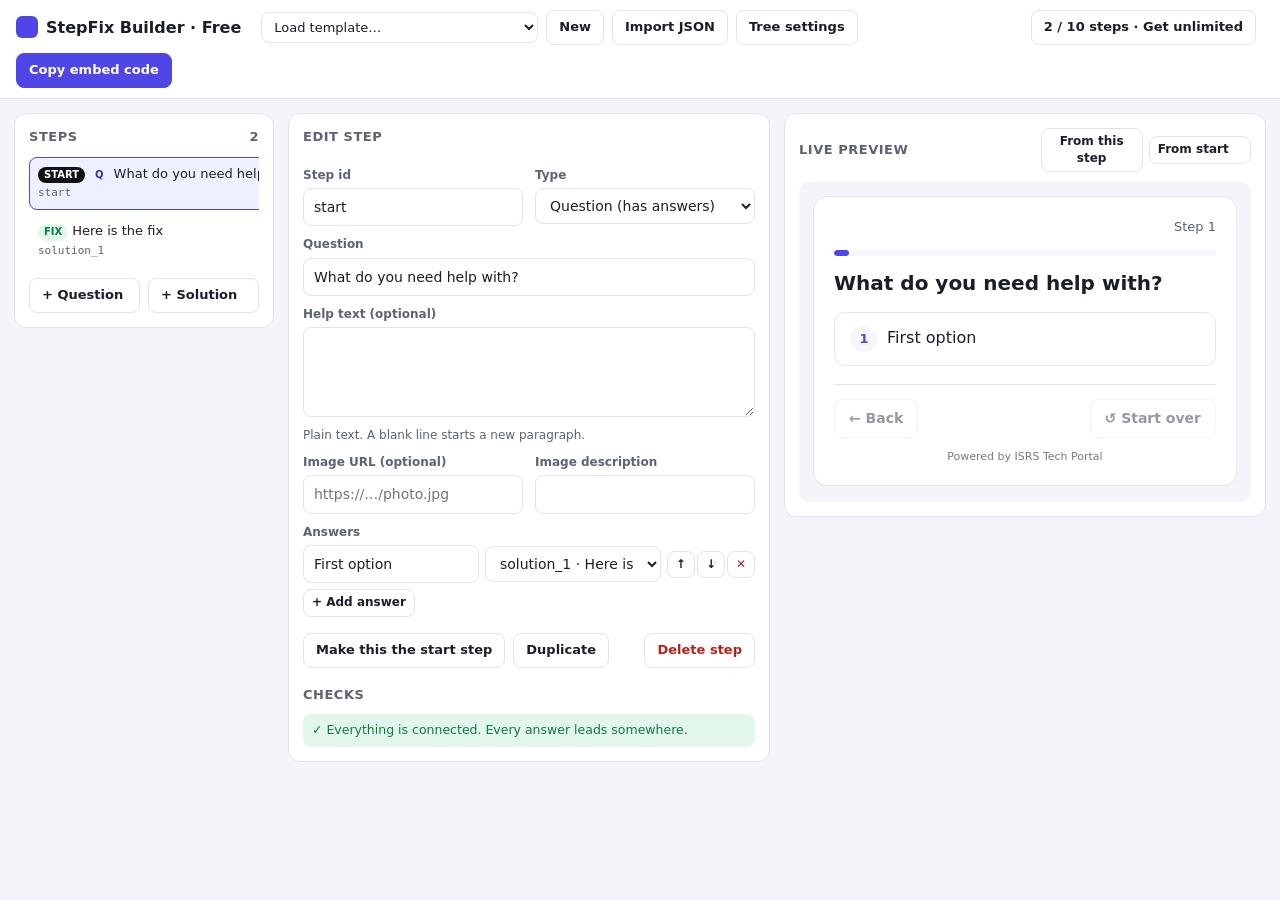
==== commit 9a7bcbe2: "Rename to StepFix (Guided Troubleshooter Widget) and set prices: $24 / $59 / $129" ====
--- a/editor/index.html
+++ b/editor/index.html
@@ -3,10 +3,10 @@
 <head>
 <meta charset="utf-8">
 <meta name="viewport" content="width=device-width, initial-scale=1">
-<title>Free Troubleshooter Builder: Make a Step-by-Step Help Widget</title>
+<title>StepFix Free Builder: Make a Step-by-Step Troubleshooter Widget</title>
 <meta name="description" content="Build a click-through troubleshooting or FAQ widget for your website for free, up to 10 steps. Live preview, mistake checks, copy-paste embed code. Runs in your browser.">
-<link rel="canonical" href="https://guided-troubleshooter.onrender.com/editor/">
-<meta property="og:type" content="website"><meta property="og:url" content="https://guided-troubleshooter.onrender.com/editor/"><meta property="og:title" content="Free Troubleshooter Builder: Make a Step-by-Step Help Widget"><meta property="og:description" content="Build a click-through troubleshooting or FAQ widget for your website for free, up to 10 steps. Live preview, mistake checks, copy-paste embed code. Runs in your browser."><meta property="og:image" content="https://guided-troubleshooter.onrender.com/assets/img/og.png"><meta name="twitter:card" content="summary_large_image">
+<link rel="canonical" href="https://stepfix.onrender.com/editor/">
+<meta property="og:type" content="website"><meta property="og:url" content="https://stepfix.onrender.com/editor/"><meta property="og:title" content="StepFix Free Builder: Make a Step-by-Step Troubleshooter Widget"><meta property="og:description" content="Build a click-through troubleshooting or FAQ widget for your website for free, up to 10 steps. Live preview, mistake checks, copy-paste embed code. Runs in your browser."><meta property="og:image" content="https://stepfix.onrender.com/assets/img/og.png"><meta name="twitter:card" content="summary_large_image">
 <link rel="icon" href="/favicon.svg" type="image/svg+xml">
 <script>window.GT_UPGRADE_URL = '#GUMROAD_LINK';</script>
 
@@ -49,7 +49,7 @@
 </head>
 <body>
 <header>
-  <h1><a href="/" style="display:flex;align-items:center;gap:8px;color:inherit;text-decoration:none" aria-label="Guided Troubleshooter home"><span aria-hidden="true"></span></a>Guided Troubleshooter Editor</h1>
+  <h1><a href="/" style="display:flex;align-items:center;gap:8px;color:inherit;text-decoration:none" aria-label="StepFix home"><span aria-hidden="true"></span></a>StepFix Editor</h1>
   <select id="templatePick" aria-label="Load a template"><option value="">Load template…</option></select>
   <button id="btnNew" type="button">New</button>
   <button id="btnImport" type="button">Import JSON</button>
@@ -83,7 +83,7 @@
   <div class="grid2">
     <div><label for="sTitle">Widget title (optional)</label><input id="sTitle" type="text" data-cfg="title"></div>
     <div><label for="sStart">Start step</label><select id="sStart"></select></div>
-    <div><label for="sLang">Language code</label><input id="sLang" type="text" data-cfg="lang" placeholder="en, he, es, fr…"></div>
+    <div><label for="sLang">Language code</label><input id="sLang" type="text" data-cfg="lang" placeholder="e.g. en, de, ar"></div>
     <div><label for="sDir">Text direction</label><select id="sDir" data-cfg="dir"><option value="">Auto</option><option value="ltr">Left to right</option><option value="rtl">Right to left (Hebrew, Arabic)</option></select></div>
     <div><label for="sTheme">Theme</label><select id="sTheme" data-cfg="theme"><option value="light">Light</option><option value="dark">Dark</option><option value="auto">Match visitor's system</option></select></div>
     <div><label for="sColor">Primary color</label><div class="row"><input id="sColorPick" type="color" class="fixed" aria-label="Pick color"><input id="sColor" type="text" data-cfg="primaryColor" placeholder="#4f46e5"></div></div>
@@ -128,9 +128,9 @@
 </form></dialog>
 <div class="toast" id="toast" role="status"></div>
 
-<script id="gt-widget">/*! Guided Troubleshooter Widget v1.0.0 | Commercial license, see LICENSE.txt | No dependencies */
-!function(t,e){"use strict";var r=e.currentScript,i={en:{back:"Back",restart:"Start over",step:"Step",solution:"Suggested fix",open:"Need help?",close:"Close",loading:"Loading...",errorTitle:"This troubleshooter could not load",brokenLink:"This answer is not connected to a next step yet.",yourAnswers:"Your answers",choose:"Choose an answer"},he:{back:"חזרה",restart:"התחלה מחדש",step:"שלב",solution:"פתרון מוצע",open:"צריכים עזרה?",close:"סגירה",loading:"טוען...",errorTitle:"לא ניתן לטעון את הכלי",brokenLink:"התשובה הזו עדיין לא מחוברת לשלב הבא.",yourAnswers:"התשובות שלך",choose:"בחרו תשובה"},es:{back:"Atrás",restart:"Empezar de nuevo",step:"Paso",solution:"Solución sugerida",open:"¿Necesitas ayuda?",close:"Cerrar",loading:"Cargando...",errorTitle:"No se pudo cargar el asistente",brokenLink:"Esta respuesta aún no está conectada a un paso.",yourAnswers:"Tus respuestas",choose:"Elige una respuesta"}},n=/^(he|iw|ar|fa|ur|yi|ps|sd|ug|dv)\b/i,a={restart:1};function o(t){return t&&"object"==typeof t&&!Array.isArray(t)}function s(t){return null==t?"":String(t)}function l(t){var e,r=t,i={};"string"==typeof r&&(r=JSON.parse(r)),Array.isArray(r)?e=r:o(r)?(e=r.nodes||r.questions||[],i=o(r.config)?r.config:{}):e=[];for(var n=[],a=0;a<e.length;a++){var l=e[a];if(o(l)){for(var d=Array.isArray(l.answers)?l.answers:[],h=Array.isArray(l.next)?l.next:[],p=[],c=0;c<d.length;c++){var g=d[c];o(g)?p.push({label:s(g.label||g.text),next:null!=g.next?s(g.next):s(h[c])}):p.push({label:s(g),next:s(h[c])})}var u="solution"===l.type||"question"===l.type?l.type:p.length?"question":"solution";n.push({id:s(l.id),index:a,type:u,title:s(l.title||l.question),text:s(l.text||l.description),image:s(l.image),imageAlt:s(l.imageAlt||l.alt),options:"solution"===u?[]:p,cta:o(l.cta)&&l.cta.url?{label:s(l.cta.label||l.cta.url),url:s(l.cta.url),newTab:!1!==l.cta.newTab}:null,_legacyMismatch:!o(d[0])&&d.length!==h.length&&Array.isArray(l.next)})}else n.push({id:"",_bad:!0,index:a,options:[]})}return{_n:!0,config:i,nodes:n,start:s(o(r)&&r.start||i.start||n[0]&&n[0].id)}}function d(t){var e=t&&t._n?t:null,r=[],i=[];try{e=e||l(t)}catch(t){return{errors:["The tree is not valid JSON: "+t.message],warnings:[],tree:null}}var n={};if(e.nodes.length||r.push("The tree has no steps. Add at least one question."),e.nodes.forEach(function(t){var e="Step #"+(t.index+1);t._bad?r.push(e+" is not an object."):t.id?(n[t.id]&&r.push('Two steps share the id "'+t.id+'". Ids must be unique.'),n[t.id]=t,t.title||i.push('Step "'+t.id+'" has no question or title text.'),t._legacyMismatch&&r.push('Step "'+t.id+'" has a different number of answers and next ids.'),"question"!==t.type||t.options.length||i.push('Question "'+t.id+'" has no answers, so visitors get stuck there.')):r.push(e+' has no "id".')}),e.nodes.forEach(function(t){t.options.forEach(function(e,o){e.label||i.push("Answer "+(o+1)+' in "'+t.id+'" has no label.'),e.next?n[e.next]||a[e.next]||r.push('Answer "'+(e.label||o+1)+'" in "'+t.id+'" points to "'+e.next+'", which does not exist.'):r.push('Answer "'+(e.label||o+1)+'" in "'+t.id+'" does not lead anywhere.')})}),e.nodes.length&&!n[e.start]&&r.push('The start step "'+e.start+'" does not exist.'),n[e.start]){for(var o={},s=[e.start];s.length;){var d=s.pop();!o[d]&&n[d]&&(o[d]=1,n[d].options.forEach(function(t){s.push(t.next)}))}e.nodes.forEach(function(t){t.id&&!o[t.id]&&i.push('Step "'+t.id+'" cannot be reached from the start.')});var h={},p=[];!function t(e,r){h[e]=1,n[e].options.forEach(function(i){if(n[i.next])if(1===h[i.next]){var a=r.concat(e);p.push(a.slice(a.indexOf(i.next)).concat(i.next).join(" → "))}else h[i.next]||t(i.next,r.concat(e))}),h[e]=2}(e.start,[]),p.forEach(function(t){i.push("Loop detected: "+t+". That is fine if intended, as long as visitors can reach a solution.")})}return{errors:r,warnings:i,tree:e}}function h(t,r,i){var n=e.createElement(t);if(r)for(var a in r)null!=r[a]&&!1!==r[a]&&("text"===a?n.textContent=r[a]:"on"===a.slice(0,2)?n.addEventListener(a.slice(2),r[a]):n.setAttribute(a,!0===r[a]?"":r[a]));return(i||[]).forEach(function(t){t&&n.appendChild("string"==typeof t?e.createTextNode(t):t)}),n}function p(t,r){this.host=t,this.opts=r||{},this.history=[],this.answers=[],this.root=t.shadowRoot||t.attachShadow({mode:"open"}),this.root.innerHTML="",this.root.appendChild(h("style",{text:':host{all:initial;display:block;--gt-primary:#4f46e5;--gt-on-primary:#fff;--gt-radius:14px;--gt-font:system-ui,-apple-system,"Segoe UI",Roboto,Arial,sans-serif;--gt-bg:#fff;--gt-surface:#f6f7fb;--gt-text:#1b1d2a;--gt-muted:#5d6275;--gt-border:#e3e5ee;--gt-ok:#0f7a43;--gt-ok-bg:#e3f6ec;--gt-err:#b42318;--gt-err-bg:#fde8e7}:host([data-gt-theme=dark]){--gt-bg:#171923;--gt-surface:#222533;--gt-text:#eef0f7;--gt-muted:#a3a9bd;--gt-border:#343849;--gt-ok:#5fd49a;--gt-ok-bg:#163b2a;--gt-err:#ff9b91;--gt-err-bg:#43201e}*{box-sizing:border-box}.gt{font-family:var(--gt-font);color:var(--gt-text);background:var(--gt-bg);border:1px solid var(--gt-border);border-radius:var(--gt-radius);padding:20px;line-height:1.55;font-size:16px;max-width:var(--gt-max,640px);margin:0 auto;text-align:start}.gt-head{display:flex;align-items:center;justify-content:space-between;gap:8px;margin-bottom:12px}.gt-title{font-weight:700;font-size:15px;margin:0}.gt-step{font-size:13px;color:var(--gt-muted);white-space:nowrap}.gt-bar{height:6px;border-radius:99px;background:var(--gt-surface);overflow:hidden;margin-bottom:14px}.gt-bar i{display:block;height:100%;background:var(--gt-primary);border-radius:99px;transition:width .3s}.gt-crumbs{display:flex;flex-wrap:wrap;gap:6px;margin:0 0 14px;padding:0;list-style:none;font-size:13px}.gt-crumbs button{font:inherit;font-size:13px;color:var(--gt-muted);background:var(--gt-surface);border:1px solid var(--gt-border);border-radius:99px;padding:2px 10px;cursor:pointer;max-width:220px;overflow:hidden;text-overflow:ellipsis;white-space:nowrap}.gt-crumbs button:hover{color:var(--gt-primary);border-color:var(--gt-primary)}.gt-img{display:block;max-width:100%;max-height:220px;margin:0 auto 14px;border-radius:calc(var(--gt-radius) * .6);object-fit:contain}.gt-q{font-size:20px;line-height:1.3;margin:0 0 8px;outline:none}.gt-text{color:var(--gt-muted);margin:0 0 14px}.gt-text p{margin:0 0 8px}.gt-opts{display:grid;gap:10px;margin:16px 0 4px}.gt-opt{font:inherit;text-align:start;width:100%;padding:13px 16px;border-radius:calc(var(--gt-radius) * .75);border:1.5px solid var(--gt-border);background:var(--gt-bg);color:var(--gt-text);cursor:pointer;display:flex;align-items:center;gap:10px;transition:border-color .15s,background .15s}.gt-opt:hover{border-color:var(--gt-primary);background:var(--gt-surface)}.gt-opt b{flex:0 0 26px;height:26px;border-radius:50%;background:var(--gt-surface);color:var(--gt-primary);display:grid;place-items:center;font-size:13px}.gt-opt[aria-disabled=true]{opacity:.55;cursor:not-allowed}button:focus-visible,a:focus-visible{outline:3px solid var(--gt-primary);outline-offset:2px}.gt-badge{display:inline-block;font-size:12px;font-weight:700;padding:3px 10px;border-radius:99px;background:var(--gt-ok-bg);color:var(--gt-ok);margin-bottom:10px}.gt-cta{display:inline-flex;align-items:center;gap:6px;margin-top:6px;padding:11px 18px;border-radius:calc(var(--gt-radius) * .75);background:var(--gt-primary);color:var(--gt-on-primary);font-weight:600;text-decoration:none}.gt-cta:hover{filter:brightness(1.08)}.gt-foot{display:flex;justify-content:space-between;gap:8px;margin-top:18px;padding-top:14px;border-top:1px solid var(--gt-border)}.gt-btn{font:inherit;font-size:14px;font-weight:600;padding:8px 14px;border-radius:calc(var(--gt-radius) * .6);border:1px solid var(--gt-border);background:var(--gt-bg);color:var(--gt-text);cursor:pointer}.gt-btn:hover:not(:disabled){border-color:var(--gt-primary);color:var(--gt-primary)}.gt-btn:disabled{opacity:.45;cursor:default}.gt-note{font-size:14px;padding:10px 12px;border-radius:10px;background:var(--gt-err-bg);color:var(--gt-err);margin-top:10px}.gt-err ul{margin:8px 0 0;padding-inline-start:20px}.gt-brand{display:block;text-align:center;font-size:11px;margin-top:10px;color:var(--gt-muted);text-decoration:none;opacity:.85}.gt-brand:hover{color:var(--gt-primary);text-decoration:underline}.gt-sr{position:absolute;width:1px;height:1px;overflow:hidden;clip:rect(0 0 0 0);white-space:nowrap}.gt-launch{position:fixed;bottom:20px;right:20px;z-index:2147483000;font-family:var(--gt-font);font-size:15px;font-weight:600;border:0;border-radius:99px;padding:13px 20px;background:var(--gt-primary);color:var(--gt-on-primary);box-shadow:0 6px 24px rgba(0,0,0,.2);cursor:pointer}.gt-panel{position:fixed;bottom:84px;right:20px;z-index:2147483000;width:min(400px,calc(100vw - 24px));max-height:calc(100vh - 110px);overflow:auto;box-shadow:0 12px 40px rgba(0,0,0,.25);border-radius:var(--gt-radius)}.gt-panel .gt{max-width:none}.gt-left .gt-launch,.gt-left .gt-panel{right:auto;left:20px}.gt-x{font:inherit;font-size:20px;line-height:1;background:none;border:0;color:var(--gt-muted);cursor:pointer;padding:2px 6px}@media(max-width:480px){.gt{padding:16px}.gt-q{font-size:18px}.gt-panel{right:12px;left:12px;width:auto;bottom:78px}}@media(prefers-reduced-motion:reduce){*{transition:none!important}}'})),this.mountPoint=h("div"),this.root.appendChild(this.mountPoint),t.setAttribute("data-gt-ready",""),this.applyTheme({}),this.mountPoint.appendChild(h("div",{class:"gt",role:"status",text:this.label("loading")}));var i,n=this;(i=this.opts.tree,new Promise(function(t,r){if(i&&"object"==typeof i)return t(i);if(!(i=s(i).trim()))return r(new Error('No tree was given. Add data-tree="your-tree.json".'));if("["===i.charAt(0)||"{"===i.charAt(0))try{return t(JSON.parse(i))}catch(t){return r(new Error("The inline tree is not valid JSON: "+t.message))}if("#"===i.charAt(0)){var n=e.querySelector(i);if(!n)return r(new Error("No element matches "+i+"."));try{return t(JSON.parse(n.textContent))}catch(t){return r(new Error("The JSON inside "+i+" is not valid: "+t.message))}}fetch(i,{credentials:"same-origin"}).then(function(t){if(!t.ok)throw new Error("Could not load "+i+" (HTTP "+t.status+").");return t.text()}).then(function(e){try{t(JSON.parse(e))}catch(t){r(new Error(i+" is not valid JSON: "+t.message))}}).catch(function(t){r(t instanceof Error?t:new Error(String(t)))})})).then(function(t){n.setTree(t)},function(t){n.showErrors([t.message||String(t)])})}var c=p.prototype;c.cfg=function(t){var e=this.opts[t];return null!=e&&""!==e?e:(this.config||{})[t]},c.label=function(t){var r=s(this.cfg("lang")||e.documentElement.lang||"en").toLowerCase().split("-")[0];return(this.config&&this.config.labels||{})[t]||(this.opts.labels||{})[t]||(i[r]||i.en)[t]||i.en[t]},c.applyTheme=function(r){this.config=r;var i=this.host.style,a=this.cfg("primaryColor");a&&(i.setProperty("--gt-primary",a),i.setProperty("--gt-on-primary",function(t){var e=/^#?([0-9a-f]{6}|[0-9a-f]{3})$/i.exec(t||"");if(!e)return"#fff";var r=3===e[1].length?e[1].replace(/./g,"$&$&"):e[1];return(299*parseInt(r.substr(0,2),16)+587*parseInt(r.substr(2,2),16)+114*parseInt(r.substr(4,2),16))/1e3>160?"#111":"#fff"}(a))),this.cfg("font")&&i.setProperty("--gt-font",this.cfg("font"));var o=this.cfg("radius");null!=o&&""!==o&&i.setProperty("--gt-radius",/^\d+(\.\d+)?$/.test(String(o))?o+"px":o),this.cfg("maxWidth")&&i.setProperty("--gt-max",/^\d+$/.test(String(this.cfg("maxWidth")))?this.cfg("maxWidth")+"px":this.cfg("maxWidth"));var s=this.cfg("theme")||"light";"auto"===s&&(s=t.matchMedia&&t.matchMedia("(prefers-color-scheme: dark)").matches?"dark":"light"),this.host.setAttribute("data-gt-theme",s);var l=this.cfg("lang")||e.documentElement.lang||"",d=this.cfg("dir");d&&"auto"!==d||(d=n.test(l)||"rtl"===e.documentElement.dir?"rtl":"ltr"),this.dir=d,this.lang=l},c.setTree=function(e){var r=d(e);if(!r.tree)return this.showErrors(r.errors);this.tree=r.tree,this.applyTheme(r.tree.config),this.map={};var i=this;return r.tree.nodes.forEach(function(t){t.id&&(i.map[t.id]=t)}),this.validation=r,r.warnings.length&&t.console&&console.warn("[Troubleshooter] "+r.warnings.join("\n")),r.errors.length&&!this.cfg("lenient")?this.showErrors(r.errors):(this.startId=s(this.opts.start||r.tree.start),this.map[this.startId]?(this.history=[this.startId],this.answers=[],"floating"===this.cfg("mode")?this.buildFloating():this.render(),void this.emit("ready",{validation:r})):this.showErrors(['The start step "'+this.startId+'" does not exist.']))},c.emit=function(t,e){try{this.host.dispatchEvent(new CustomEvent("troubleshooter:"+t,{bubbles:!0,composed:!0,detail:e||{}}))}catch(t){}},c.shell=function(){return h("div",{class:"gt",dir:this.dir,lang:this.lang||null})},c.showErrors=function(e){this.mountPoint.innerHTML="";var r=this.shell();r.classList.add("gt-err"),r.appendChild(h("div",{class:"gt-note",role:"alert"},[h("strong",{text:this.label("errorTitle")}),h("ul",null,e.slice(0,12).map(function(t){return h("li",{text:t})}))])),this.mountPoint.appendChild(r),t.console&&console.error("[Troubleshooter] "+e.join("\n")),this.emit("error",{errors:e})},c.distanceToSolution=function(t){for(var e={},r=[[t,0]],i=this.map;r.length;){var n=r.shift(),a=i[n[0]];if(a&&!e[n[0]]){if(e[n[0]]=1,"solution"===a.type)return n[1];a.options.forEach(function(t){r.push([t.next,n[1]+1])})}}return 1},c.current=function(){return this.map[this.history[this.history.length-1]]},c.choose=function(t){var e=this.current(),r=e.options[t];if(r){if("restart"===r.next)return this.restart();if(!this.map[r.next])return this.flash=this.label("brokenLink"),void this.render();this.emit("answer",{from:e.id,answer:r.label,to:r.next}),this.history.push(r.next),this.answers.push(r.label),this.render(!0)}},c.back=function(){this.history.length>1&&(this.history.pop(),this.answers.pop(),this.render(!0),this.emit("back",{at:this.current().id}))},c.restart=function(){this.history=[this.startId],this.answers=[],this.render(!0),this.emit("restart",{})},c.goTo=function(t){this.history=this.history.slice(0,t+1),this.answers=this.answers.slice(0,t),this.render(!0)},c.render=function(t){var r=this,i=this.current(),n=this.history.length,a=this.shell(),o="solution"===i.type,s=h("div",{class:"gt-head"},[this.cfg("title")?h("p",{class:"gt-title",text:this.cfg("title")}):h("span"),h("span",{class:"gt-step",text:o?this.label("solution"):this.label("step")+" "+n})]);if(this.floating&&s.appendChild(h("button",{class:"gt-x",type:"button","aria-label":this.label("close"),text:"×",onclick:function(){r.toggle(!1)}})),a.appendChild(s),!1!==this.cfg("progress")&&"false"!==this.cfg("progress")){var l=o?100:Math.round(100*(n-1)/(n-1+this.distanceToSolution(i.id)));a.appendChild(h("div",{class:"gt-bar",role:"progressbar","aria-valuemin":"0","aria-valuemax":"100","aria-valuenow":String(l),"aria-label":this.label("step")+" "+n},[h("i",{style:"width:"+Math.max(l,4)+"%"})]))}if(this.answers.length&&!1!==this.cfg("breadcrumbs")&&"false"!==this.cfg("breadcrumbs")&&a.appendChild(h("ol",{class:"gt-crumbs","aria-label":this.label("yourAnswers")},this.answers.map(function(t,e){return h("li",null,[h("button",{type:"button",title:t,onclick:function(){r.goTo(e)}},[t])])}))),i.image){var d=h("img",{class:"gt-img",src:i.image,alt:i.imageAlt||"",loading:"lazy"});d.onerror=function(){d.style.display="none"},a.appendChild(d)}o&&a.appendChild(h("span",{class:"gt-badge",text:this.label("solution")}));var p,c=h("h3",{class:"gt-q",tabindex:"-1",text:i.title||""});if(a.appendChild(c),i.text&&a.appendChild(h("div",{class:"gt-text"},i.text.split(/\n{2,}/).map(function(t){var r=h("p");return t.split("\n").forEach(function(t,i){i&&r.appendChild(h("br")),r.appendChild(e.createTextNode(t))}),r}))),!o){var g=h("div",{class:"gt-opts",role:"group","aria-label":this.label("choose")});i.options.forEach(function(t,e){var i=!r.map[t.next]&&"restart"!==t.next;g.appendChild(h("button",{class:"gt-opt",type:"button","data-index":String(e),"aria-disabled":i?"true":null,onclick:function(){r.choose(e)}},[h("b",{"aria-hidden":"true",text:String(e+1)}),h("span",{text:t.label})]))}),g.addEventListener("keydown",function(t){var e=[].slice.call(g.querySelectorAll(".gt-opt")),i=e.indexOf(t.target),n=t.key,a="ArrowDown"===n||"ArrowRight"===n&&"rtl"!==r.dir||"ArrowLeft"===n&&"rtl"===r.dir?1:"ArrowUp"===n||"ArrowLeft"===n&&"rtl"!==r.dir||"ArrowRight"===n&&"rtl"===r.dir?-1:0;a&&i>-1&&(t.preventDefault(),e[(i+a+e.length)%e.length].focus())}),a.addEventListener("keydown",function(t){!/^[1-9]$/.test(t.key)||t.ctrlKey||t.metaKey||t.altKey||!i.options[t.key-1]||/^(INPUT|TEXTAREA|SELECT)$/.test(t.target.tagName)||(t.preventDefault(),r.choose(t.key-1))}),a.appendChild(g)}this.flash&&(a.appendChild(h("div",{class:"gt-note",role:"alert",text:this.flash})),this.flash=null),o&&i.cta&&a.appendChild(h("a",{class:"gt-cta",href:(p=i.cta.url,/^(https?:|mailto:|tel:|\/|#|\.)/i.test(p)||!/^[a-z][a-z0-9+.-]*:/i.test(p)?p:"#"),target:i.cta.newTab?"_blank":null,rel:i.cta.newTab?"noopener":null,onclick:function(){r.emit("cta",{node:i.id,url:i.cta.url})}},[i.cta.label])),a.appendChild(h("div",{class:"gt-foot"},[h("button",{class:"gt-btn gt-back",type:"button",disabled:n<2,onclick:function(){r.back()}},[("rtl"===this.dir?"→ ":"← ")+this.label("back")]),h("button",{class:"gt-btn gt-restart",type:"button",disabled:n<2,onclick:function(){r.restart()}},["↺ "+this.label("restart")])])),this.cfg("license")||a.appendChild(h("a",{class:"gt-brand",href:"https://isrstechportal.com/tools/troubleshooter-widget/",target:"_blank",rel:"noopener"},["Powered by ISRS Tech Portal"])),a.appendChild(h("div",{class:"gt-sr","aria-live":"polite",text:(o?this.label("solution")+": ":this.label("step")+" "+n+": ")+(i.title||"")}));var u=this.floating?this.panel:this.mountPoint;u.innerHTML="",u.appendChild(a),t&&c.focus({preventScroll:!0}),this.emit("step",{id:i.id,type:i.type,depth:n,path:this.history.slice()}),o&&this.emit("solution",{id:i.id,path:this.history.slice(),answers:this.answers.slice()})},c.buildFloating=function(){var t=this;this.floating=!0,this.mountPoint.innerHTML="";var e=h("div",{class:"left"===(this.cfg("position")||("rtl"===this.dir?"left":"right"))?"gt-left":"",dir:this.dir});this.launcher=h("button",{class:"gt-launch",type:"button","aria-expanded":"false","aria-haspopup":"dialog",onclick:function(){t.toggle()}},[this.cfg("buttonLabel")||this.label("open")]),this.panel=h("div",{class:"gt-panel",role:"dialog","aria-label":this.cfg("title")||this.label("open"),hidden:!0}),this.panel.addEventListener("keydown",function(e){"Escape"===e.key&&t.toggle(!1)}),e.appendChild(this.panel),e.appendChild(this.launcher),this.mountPoint.appendChild(e),this.render()},c.toggle=function(t){if(this.floating)if(t=null==t?this.panel.hidden:t,this.panel.hidden=!t,this.launcher.setAttribute("aria-expanded",String(t)),t){var e=this.panel.querySelector(".gt-q");e&&e.focus({preventScroll:!0}),this.emit("open")}else this.launcher.focus(),this.emit("close")},c.destroy=function(){this.mountPoint.innerHTML="",this.host.removeAttribute("data-gt-ready")};var g={tree:"tree",mode:"mode",dir:"dir",lang:"lang",theme:"theme",primary:"primaryColor",primaryColor:"primaryColor",font:"font",radius:"radius",title:"title",buttonLabel:"buttonLabel",position:"position",start:"start",license:"license",maxWidth:"maxWidth",progress:"progress",breadcrumbs:"breadcrumbs",lenient:"lenient"};function u(t){var e={};for(var r in g){var i=t.dataset[r];null!=i&&""!==i&&(e[g[r]]="false"!==i&&("true"===i||i))}return e}function f(t,r){if("string"==typeof t&&(t=e.querySelector(t)),!t)throw new Error("Troubleshooter: mount target not found");return t._gt&&t._gt.destroy(),t._gt=new p(t,r||u(t)),t._gt}function b(){for(var t=e.querySelectorAll("[data-troubleshooter]"),r=0;r<t.length;r++)t[r]._gt||"SCRIPT"===t[r].tagName||f(t[r])}if(t.GuidedTroubleshooter={version:"1.0.0",mount:f,validate:d,normalize:l,autoInit:b,labels:i},r&&r.dataset.tree){var x=e.createElement("div");x.className="guided-troubleshooter";var m=r.dataset.target,v=m&&e.querySelector(m);v?v.appendChild(x):r.parentNode&&r.parentNode!==e.head?r.parentNode.insertBefore(x,r.nextSibling):e.addEventListener("DOMContentLoaded",function(){e.body.appendChild(x)});var y=u(r);x.parentNode?f(x,y):e.addEventListener("DOMContentLoaded",function(){f(x,y)})}"loading"===e.readyState?e.addEventListener("DOMContentLoaded",b):b()}(window,document);</script>
-<script>var GT_TEMPLATES = {"appointment-booking": {"config": {"title": "Booking help", "primaryColor": "#be185d"}, "start": "start", "nodes": [{"id": "start", "type": "question", "title": "What do you need help with?", "answers": ["Booking an appointment", "Changing or cancelling", "Payment or deposit"], "next": ["book", "change", "pay"]}, {"id": "book", "type": "solution", "title": "Book online in a minute", "text": "Choose a service, pick a free time slot and enter your name and phone number. You will get a confirmation by text.", "answers": [], "next": [], "cta": {"label": "Book now", "url": "https://example.com/book"}}, {"id": "change", "type": "question", "title": "How long until your appointment?", "answers": ["More than 24 hours", "Less than 24 hours"], "next": ["change_ok", "change_late"]}, {"id": "change_ok", "type": "solution", "title": "Change it yourself", "text": "Use the link in your confirmation message to pick a new time or cancel. There is no fee.", "answers": [], "next": []}, {"id": "change_late", "type": "solution", "title": "Please call us", "text": "Changes less than 24 hours before the appointment are handled by phone so we can offer the slot to someone else.", "answers": [], "next": [], "cta": {"label": "Call us", "url": "tel:+10000000000"}}, {"id": "pay", "type": "solution", "title": "Payments and deposits", "text": "A deposit secures your booking and is taken off the final price. It is refunded if you cancel more than 24 hours ahead.", "answers": [], "next": []}]}, "printer-quick": {"config": {"title": "Printer help", "primaryColor": "#2563eb"}, "start": "start", "nodes": [{"id": "start", "type": "question", "title": "What is the printer doing?", "answers": ["Nothing prints at all", "It prints, but it looks bad", "Paper is stuck"], "next": ["nothing", "quality", "jam"]}, {"id": "nothing", "type": "question", "title": "Is the printer on and showing any error light?", "answers": ["It is off or has no lights", "It shows an error", "It looks normal"], "next": ["power", "error", "queue"]}, {"id": "power", "type": "solution", "title": "Check the power", "text": "Make sure the power cable is connected on both ends and press the power button firmly. Try a different wall socket.", "answers": [], "next": []}, {"id": "error", "type": "solution", "title": "Read the error on the screen", "text": "Most errors are low ink, an open cover or no paper. Fix what the screen shows, then switch the printer off and on again.", "answers": [], "next": [], "cta": {"label": "Contact support", "url": "mailto:support@example.com"}}, {"id": "queue", "type": "solution", "title": "Clear the print queue", "text": "Open the list of printers on your computer, choose this printer and cancel all waiting documents. Restart the computer and print again.", "answers": [], "next": []}, {"id": "quality", "type": "question", "title": "What does the print look like?", "answers": ["Faded or streaky", "Wrong colors"], "next": ["ink", "ink"]}, {"id": "ink", "type": "solution", "title": "Clean the print heads", "text": "Run the cleaning or maintenance tool from the printer menu, then print a test page. If it is still faded, replace the ink or toner.", "answers": [], "next": []}, {"id": "jam", "type": "solution", "title": "Remove the stuck paper gently", "text": "Switch the printer off, open every cover and pull the paper out slowly with both hands in the direction it travels. Check that no small pieces are left inside.", "answers": [], "next": []}]}, "hebrew-sample": [{"id": "q1", "question": "מתי המחשב איטי?", "answers": ["כל הזמן", "רק אחרי ההפעלה", "רק בדפדפן"], "next": ["q2", "s_startup", "s_browser"]}, {"id": "q2", "question": "האם הדיסק כמעט מלא?", "answers": ["כן", "לא"], "next": ["s_disk", "s_hw"]}, {"id": "s_startup", "question": "כבו תוכנות שעולות עם המחשב", "answers": [], "next": [], "text": "בווינדוס: פתחו את מנהל המשימות, לשונית הפעלה, ובטלו תוכנות שלא צריך מיד."}, {"id": "s_browser", "question": "נקו את הדפדפן", "answers": [], "next": [], "text": "עדכנו את הדפדפן, כבו תוספים לא מוכרים ונקו את המטמון."}, {"id": "s_disk", "question": "פנו מקום בדיסק", "answers": [], "next": [], "text": "רוקנו את סל המיחזור, הסירו תוכנות שלא בשימוש והעבירו תמונות וסרטונים לכונן חיצוני."}, {"id": "s_hw", "question": "ייתכן שצריך בדיקת חומרה", "answers": [], "next": [], "text": "החלפת דיסק קשיח ב-SSD היא לרוב השדרוג המשמעותי ביותר למחשב ישן."}]}; var GT_EDITION = 'free';</script>
+<script id="gt-widget">/*! StepFix: Guided Troubleshooter Widget v1.0.0 | Commercial license, see LICENSE.txt | No dependencies */
+!function(t,e){"use strict";var r=e.currentScript,i={en:{back:"Back",restart:"Start over",step:"Step",solution:"Suggested fix",open:"Need help?",close:"Close",loading:"Loading...",errorTitle:"This troubleshooter could not load",brokenLink:"This answer is not connected to a next step yet.",yourAnswers:"Your answers",choose:"Choose an answer"}},n=/^(he|iw|ar|fa|ur|yi|ps|sd|ug|dv)\b/i,a={restart:1};function o(t){return t&&"object"==typeof t&&!Array.isArray(t)}function s(t){return null==t?"":String(t)}function l(t){var e,r=t,i={};"string"==typeof r&&(r=JSON.parse(r)),Array.isArray(r)?e=r:o(r)?(e=r.nodes||r.questions||[],i=o(r.config)?r.config:{}):e=[];for(var n=[],a=0;a<e.length;a++){var l=e[a];if(o(l)){for(var d=Array.isArray(l.answers)?l.answers:[],h=Array.isArray(l.next)?l.next:[],p=[],g=0;g<d.length;g++){var c=d[g];o(c)?p.push({label:s(c.label||c.text),next:null!=c.next?s(c.next):s(h[g])}):p.push({label:s(c),next:s(h[g])})}var u="solution"===l.type||"question"===l.type?l.type:p.length?"question":"solution";n.push({id:s(l.id),index:a,type:u,title:s(l.title||l.question),text:s(l.text||l.description),image:s(l.image),imageAlt:s(l.imageAlt||l.alt),options:"solution"===u?[]:p,cta:o(l.cta)&&l.cta.url?{label:s(l.cta.label||l.cta.url),url:s(l.cta.url),newTab:!1!==l.cta.newTab}:null,_legacyMismatch:!o(d[0])&&d.length!==h.length&&Array.isArray(l.next)})}else n.push({id:"",_bad:!0,index:a,options:[]})}return{_n:!0,config:i,nodes:n,start:s(o(r)&&r.start||i.start||n[0]&&n[0].id)}}function d(t){var e=t&&t._n?t:null,r=[],i=[];try{e=e||l(t)}catch(t){return{errors:["The tree is not valid JSON: "+t.message],warnings:[],tree:null}}var n={};if(e.nodes.length||r.push("The tree has no steps. Add at least one question."),e.nodes.forEach(function(t){var e="Step #"+(t.index+1);t._bad?r.push(e+" is not an object."):t.id?(n[t.id]&&r.push('Two steps share the id "'+t.id+'". Ids must be unique.'),n[t.id]=t,t.title||i.push('Step "'+t.id+'" has no question or title text.'),t._legacyMismatch&&r.push('Step "'+t.id+'" has a different number of answers and next ids.'),"question"!==t.type||t.options.length||i.push('Question "'+t.id+'" has no answers, so visitors get stuck there.')):r.push(e+' has no "id".')}),e.nodes.forEach(function(t){t.options.forEach(function(e,o){e.label||i.push("Answer "+(o+1)+' in "'+t.id+'" has no label.'),e.next?n[e.next]||a[e.next]||r.push('Answer "'+(e.label||o+1)+'" in "'+t.id+'" points to "'+e.next+'", which does not exist.'):r.push('Answer "'+(e.label||o+1)+'" in "'+t.id+'" does not lead anywhere.')})}),e.nodes.length&&!n[e.start]&&r.push('The start step "'+e.start+'" does not exist.'),n[e.start]){for(var o={},s=[e.start];s.length;){var d=s.pop();!o[d]&&n[d]&&(o[d]=1,n[d].options.forEach(function(t){s.push(t.next)}))}e.nodes.forEach(function(t){t.id&&!o[t.id]&&i.push('Step "'+t.id+'" cannot be reached from the start.')});var h={},p=[];!function t(e,r){h[e]=1,n[e].options.forEach(function(i){if(n[i.next])if(1===h[i.next]){var a=r.concat(e);p.push(a.slice(a.indexOf(i.next)).concat(i.next).join(" → "))}else h[i.next]||t(i.next,r.concat(e))}),h[e]=2}(e.start,[]),p.forEach(function(t){i.push("Loop detected: "+t+". That is fine if intended, as long as visitors can reach a solution.")})}return{errors:r,warnings:i,tree:e}}function h(t,r,i){var n=e.createElement(t);if(r)for(var a in r)null!=r[a]&&!1!==r[a]&&("text"===a?n.textContent=r[a]:"on"===a.slice(0,2)?n.addEventListener(a.slice(2),r[a]):n.setAttribute(a,!0===r[a]?"":r[a]));return(i||[]).forEach(function(t){t&&n.appendChild("string"==typeof t?e.createTextNode(t):t)}),n}function p(t,r){this.host=t,this.opts=r||{},this.history=[],this.answers=[],this.root=t.shadowRoot||t.attachShadow({mode:"open"}),this.root.innerHTML="",this.root.appendChild(h("style",{text:':host{all:initial;display:block;--gt-primary:#4f46e5;--gt-on-primary:#fff;--gt-radius:14px;--gt-font:system-ui,-apple-system,"Segoe UI",Roboto,Arial,sans-serif;--gt-bg:#fff;--gt-surface:#f6f7fb;--gt-text:#1b1d2a;--gt-muted:#5d6275;--gt-border:#e3e5ee;--gt-ok:#0f7a43;--gt-ok-bg:#e3f6ec;--gt-err:#b42318;--gt-err-bg:#fde8e7}:host([data-gt-theme=dark]){--gt-bg:#171923;--gt-surface:#222533;--gt-text:#eef0f7;--gt-muted:#a3a9bd;--gt-border:#343849;--gt-ok:#5fd49a;--gt-ok-bg:#163b2a;--gt-err:#ff9b91;--gt-err-bg:#43201e}*{box-sizing:border-box}.gt{font-family:var(--gt-font);color:var(--gt-text);background:var(--gt-bg);border:1px solid var(--gt-border);border-radius:var(--gt-radius);padding:20px;line-height:1.55;font-size:16px;max-width:var(--gt-max,640px);margin:0 auto;text-align:start}.gt-head{display:flex;align-items:center;justify-content:space-between;gap:8px;margin-bottom:12px}.gt-title{font-weight:700;font-size:15px;margin:0}.gt-step{font-size:13px;color:var(--gt-muted);white-space:nowrap}.gt-bar{height:6px;border-radius:99px;background:var(--gt-surface);overflow:hidden;margin-bottom:14px}.gt-bar i{display:block;height:100%;background:var(--gt-primary);border-radius:99px;transition:width .3s}.gt-crumbs{display:flex;flex-wrap:wrap;gap:6px;margin:0 0 14px;padding:0;list-style:none;font-size:13px}.gt-crumbs button{font:inherit;font-size:13px;color:var(--gt-muted);background:var(--gt-surface);border:1px solid var(--gt-border);border-radius:99px;padding:2px 10px;cursor:pointer;max-width:220px;overflow:hidden;text-overflow:ellipsis;white-space:nowrap}.gt-crumbs button:hover{color:var(--gt-primary);border-color:var(--gt-primary)}.gt-img{display:block;max-width:100%;max-height:220px;margin:0 auto 14px;border-radius:calc(var(--gt-radius) * .6);object-fit:contain}.gt-q{font-size:20px;line-height:1.3;margin:0 0 8px;outline:none}.gt-text{color:var(--gt-muted);margin:0 0 14px}.gt-text p{margin:0 0 8px}.gt-opts{display:grid;gap:10px;margin:16px 0 4px}.gt-opt{font:inherit;text-align:start;width:100%;padding:13px 16px;border-radius:calc(var(--gt-radius) * .75);border:1.5px solid var(--gt-border);background:var(--gt-bg);color:var(--gt-text);cursor:pointer;display:flex;align-items:center;gap:10px;transition:border-color .15s,background .15s}.gt-opt:hover{border-color:var(--gt-primary);background:var(--gt-surface)}.gt-opt b{flex:0 0 26px;height:26px;border-radius:50%;background:var(--gt-surface);color:var(--gt-primary);display:grid;place-items:center;font-size:13px}.gt-opt[aria-disabled=true]{opacity:.55;cursor:not-allowed}button:focus-visible,a:focus-visible{outline:3px solid var(--gt-primary);outline-offset:2px}.gt-badge{display:inline-block;font-size:12px;font-weight:700;padding:3px 10px;border-radius:99px;background:var(--gt-ok-bg);color:var(--gt-ok);margin-bottom:10px}.gt-cta{display:inline-flex;align-items:center;gap:6px;margin-top:6px;padding:11px 18px;border-radius:calc(var(--gt-radius) * .75);background:var(--gt-primary);color:var(--gt-on-primary);font-weight:600;text-decoration:none}.gt-cta:hover{filter:brightness(1.08)}.gt-foot{display:flex;justify-content:space-between;gap:8px;margin-top:18px;padding-top:14px;border-top:1px solid var(--gt-border)}.gt-btn{font:inherit;font-size:14px;font-weight:600;padding:8px 14px;border-radius:calc(var(--gt-radius) * .6);border:1px solid var(--gt-border);background:var(--gt-bg);color:var(--gt-text);cursor:pointer}.gt-btn:hover:not(:disabled){border-color:var(--gt-primary);color:var(--gt-primary)}.gt-btn:disabled{opacity:.45;cursor:default}.gt-note{font-size:14px;padding:10px 12px;border-radius:10px;background:var(--gt-err-bg);color:var(--gt-err);margin-top:10px}.gt-err ul{margin:8px 0 0;padding-inline-start:20px}.gt-brand{display:block;text-align:center;font-size:11px;margin-top:10px;color:var(--gt-muted);text-decoration:none;opacity:.85}.gt-brand:hover{color:var(--gt-primary);text-decoration:underline}.gt-sr{position:absolute;width:1px;height:1px;overflow:hidden;clip:rect(0 0 0 0);white-space:nowrap}.gt-launch{position:fixed;bottom:20px;right:20px;z-index:2147483000;font-family:var(--gt-font);font-size:15px;font-weight:600;border:0;border-radius:99px;padding:13px 20px;background:var(--gt-primary);color:var(--gt-on-primary);box-shadow:0 6px 24px rgba(0,0,0,.2);cursor:pointer}.gt-panel{position:fixed;bottom:84px;right:20px;z-index:2147483000;width:min(400px,calc(100vw - 24px));max-height:calc(100vh - 110px);overflow:auto;box-shadow:0 12px 40px rgba(0,0,0,.25);border-radius:var(--gt-radius)}.gt-panel .gt{max-width:none}.gt-left .gt-launch,.gt-left .gt-panel{right:auto;left:20px}.gt-x{font:inherit;font-size:20px;line-height:1;background:none;border:0;color:var(--gt-muted);cursor:pointer;padding:2px 6px}@media(max-width:480px){.gt{padding:16px}.gt-q{font-size:18px}.gt-panel{right:12px;left:12px;width:auto;bottom:78px}}@media(prefers-reduced-motion:reduce){*{transition:none!important}}'})),this.mountPoint=h("div"),this.root.appendChild(this.mountPoint),t.setAttribute("data-gt-ready",""),this.applyTheme({}),this.mountPoint.appendChild(h("div",{class:"gt",role:"status",text:this.label("loading")}));var i,n=this;(i=this.opts.tree,new Promise(function(t,r){if(i&&"object"==typeof i)return t(i);if(!(i=s(i).trim()))return r(new Error('No tree was given. Add data-tree="your-tree.json".'));if("["===i.charAt(0)||"{"===i.charAt(0))try{return t(JSON.parse(i))}catch(t){return r(new Error("The inline tree is not valid JSON: "+t.message))}if("#"===i.charAt(0)){var n=e.querySelector(i);if(!n)return r(new Error("No element matches "+i+"."));try{return t(JSON.parse(n.textContent))}catch(t){return r(new Error("The JSON inside "+i+" is not valid: "+t.message))}}fetch(i,{credentials:"same-origin"}).then(function(t){if(!t.ok)throw new Error("Could not load "+i+" (HTTP "+t.status+").");return t.text()}).then(function(e){try{t(JSON.parse(e))}catch(t){r(new Error(i+" is not valid JSON: "+t.message))}}).catch(function(t){r(t instanceof Error?t:new Error(String(t)))})})).then(function(t){n.setTree(t)},function(t){n.showErrors([t.message||String(t)])})}var g=p.prototype;g.cfg=function(t){var e=this.opts[t];return null!=e&&""!==e?e:(this.config||{})[t]},g.label=function(t){var e=this.config&&this.config.labels||{};return(this.opts.labels||{})[t]||e[t]||i.en[t]},g.applyTheme=function(r){this.config=r;var i=this.host.style,a=this.cfg("primaryColor");a&&(i.setProperty("--gt-primary",a),i.setProperty("--gt-on-primary",function(t){var e=/^#?([0-9a-f]{6}|[0-9a-f]{3})$/i.exec(t||"");if(!e)return"#fff";var r=3===e[1].length?e[1].replace(/./g,"$&$&"):e[1];return(299*parseInt(r.substr(0,2),16)+587*parseInt(r.substr(2,2),16)+114*parseInt(r.substr(4,2),16))/1e3>160?"#111":"#fff"}(a))),this.cfg("font")&&i.setProperty("--gt-font",this.cfg("font"));var o=this.cfg("radius");null!=o&&""!==o&&i.setProperty("--gt-radius",/^\d+(\.\d+)?$/.test(String(o))?o+"px":o),this.cfg("maxWidth")&&i.setProperty("--gt-max",/^\d+$/.test(String(this.cfg("maxWidth")))?this.cfg("maxWidth")+"px":this.cfg("maxWidth"));var s=this.cfg("theme")||"light";"auto"===s&&(s=t.matchMedia&&t.matchMedia("(prefers-color-scheme: dark)").matches?"dark":"light"),this.host.setAttribute("data-gt-theme",s);var l=this.cfg("lang")||e.documentElement.lang||"",d=this.cfg("dir");d&&"auto"!==d||(d=n.test(l)||"rtl"===e.documentElement.dir?"rtl":"ltr"),this.dir=d,this.lang=l},g.setTree=function(e){var r=d(e);if(!r.tree)return this.showErrors(r.errors);this.tree=r.tree,this.applyTheme(r.tree.config),this.map={};var i=this;return r.tree.nodes.forEach(function(t){t.id&&(i.map[t.id]=t)}),this.validation=r,r.warnings.length&&t.console&&console.warn("[Troubleshooter] "+r.warnings.join("\n")),r.errors.length&&!this.cfg("lenient")?this.showErrors(r.errors):(this.startId=s(this.opts.start||r.tree.start),this.map[this.startId]?(this.history=[this.startId],this.answers=[],"floating"===this.cfg("mode")?this.buildFloating():this.render(),void this.emit("ready",{validation:r})):this.showErrors(['The start step "'+this.startId+'" does not exist.']))},g.emit=function(t,e){try{this.host.dispatchEvent(new CustomEvent("troubleshooter:"+t,{bubbles:!0,composed:!0,detail:e||{}}))}catch(t){}},g.shell=function(){return h("div",{class:"gt",dir:this.dir,lang:this.lang||null})},g.showErrors=function(e){this.mountPoint.innerHTML="";var r=this.shell();r.classList.add("gt-err"),r.appendChild(h("div",{class:"gt-note",role:"alert"},[h("strong",{text:this.label("errorTitle")}),h("ul",null,e.slice(0,12).map(function(t){return h("li",{text:t})}))])),this.mountPoint.appendChild(r),t.console&&console.error("[Troubleshooter] "+e.join("\n")),this.emit("error",{errors:e})},g.distanceToSolution=function(t){for(var e={},r=[[t,0]],i=this.map;r.length;){var n=r.shift(),a=i[n[0]];if(a&&!e[n[0]]){if(e[n[0]]=1,"solution"===a.type)return n[1];a.options.forEach(function(t){r.push([t.next,n[1]+1])})}}return 1},g.current=function(){return this.map[this.history[this.history.length-1]]},g.choose=function(t){var e=this.current(),r=e.options[t];if(r){if("restart"===r.next)return this.restart();if(!this.map[r.next])return this.flash=this.label("brokenLink"),void this.render();this.emit("answer",{from:e.id,answer:r.label,to:r.next}),this.history.push(r.next),this.answers.push(r.label),this.render(!0)}},g.back=function(){this.history.length>1&&(this.history.pop(),this.answers.pop(),this.render(!0),this.emit("back",{at:this.current().id}))},g.restart=function(){this.history=[this.startId],this.answers=[],this.render(!0),this.emit("restart",{})},g.goTo=function(t){this.history=this.history.slice(0,t+1),this.answers=this.answers.slice(0,t),this.render(!0)},g.render=function(t){var r=this,i=this.current(),n=this.history.length,a=this.shell(),o="solution"===i.type,s=h("div",{class:"gt-head"},[this.cfg("title")?h("p",{class:"gt-title",text:this.cfg("title")}):h("span"),h("span",{class:"gt-step",text:o?this.label("solution"):this.label("step")+" "+n})]);if(this.floating&&s.appendChild(h("button",{class:"gt-x",type:"button","aria-label":this.label("close"),text:"×",onclick:function(){r.toggle(!1)}})),a.appendChild(s),!1!==this.cfg("progress")&&"false"!==this.cfg("progress")){var l=o?100:Math.round(100*(n-1)/(n-1+this.distanceToSolution(i.id)));a.appendChild(h("div",{class:"gt-bar",role:"progressbar","aria-valuemin":"0","aria-valuemax":"100","aria-valuenow":String(l),"aria-label":this.label("step")+" "+n},[h("i",{style:"width:"+Math.max(l,4)+"%"})]))}if(this.answers.length&&!1!==this.cfg("breadcrumbs")&&"false"!==this.cfg("breadcrumbs")&&a.appendChild(h("ol",{class:"gt-crumbs","aria-label":this.label("yourAnswers")},this.answers.map(function(t,e){return h("li",null,[h("button",{type:"button",title:t,onclick:function(){r.goTo(e)}},[t])])}))),i.image){var d=h("img",{class:"gt-img",src:i.image,alt:i.imageAlt||"",loading:"lazy"});d.onerror=function(){d.style.display="none"},a.appendChild(d)}o&&a.appendChild(h("span",{class:"gt-badge",text:this.label("solution")}));var p,g=h("h3",{class:"gt-q",tabindex:"-1",text:i.title||""});if(a.appendChild(g),i.text&&a.appendChild(h("div",{class:"gt-text"},i.text.split(/\n{2,}/).map(function(t){var r=h("p");return t.split("\n").forEach(function(t,i){i&&r.appendChild(h("br")),r.appendChild(e.createTextNode(t))}),r}))),!o){var c=h("div",{class:"gt-opts",role:"group","aria-label":this.label("choose")});i.options.forEach(function(t,e){var i=!r.map[t.next]&&"restart"!==t.next;c.appendChild(h("button",{class:"gt-opt",type:"button","data-index":String(e),"aria-disabled":i?"true":null,onclick:function(){r.choose(e)}},[h("b",{"aria-hidden":"true",text:String(e+1)}),h("span",{text:t.label})]))}),c.addEventListener("keydown",function(t){var e=[].slice.call(c.querySelectorAll(".gt-opt")),i=e.indexOf(t.target),n=t.key,a="ArrowDown"===n||"ArrowRight"===n&&"rtl"!==r.dir||"ArrowLeft"===n&&"rtl"===r.dir?1:"ArrowUp"===n||"ArrowLeft"===n&&"rtl"!==r.dir||"ArrowRight"===n&&"rtl"===r.dir?-1:0;a&&i>-1&&(t.preventDefault(),e[(i+a+e.length)%e.length].focus())}),a.addEventListener("keydown",function(t){!/^[1-9]$/.test(t.key)||t.ctrlKey||t.metaKey||t.altKey||!i.options[t.key-1]||/^(INPUT|TEXTAREA|SELECT)$/.test(t.target.tagName)||(t.preventDefault(),r.choose(t.key-1))}),a.appendChild(c)}this.flash&&(a.appendChild(h("div",{class:"gt-note",role:"alert",text:this.flash})),this.flash=null),o&&i.cta&&a.appendChild(h("a",{class:"gt-cta",href:(p=i.cta.url,/^(https?:|mailto:|tel:|\/|#|\.)/i.test(p)||!/^[a-z][a-z0-9+.-]*:/i.test(p)?p:"#"),target:i.cta.newTab?"_blank":null,rel:i.cta.newTab?"noopener":null,onclick:function(){r.emit("cta",{node:i.id,url:i.cta.url})}},[i.cta.label])),a.appendChild(h("div",{class:"gt-foot"},[h("button",{class:"gt-btn gt-back",type:"button",disabled:n<2,onclick:function(){r.back()}},[("rtl"===this.dir?"→ ":"← ")+this.label("back")]),h("button",{class:"gt-btn gt-restart",type:"button",disabled:n<2,onclick:function(){r.restart()}},["↺ "+this.label("restart")])])),this.cfg("license")||a.appendChild(h("a",{class:"gt-brand",href:"https://isrstechportal.com/tools/troubleshooter-widget/",target:"_blank",rel:"noopener"},["Powered by ISRS Tech Portal"])),a.appendChild(h("div",{class:"gt-sr","aria-live":"polite",text:(o?this.label("solution")+": ":this.label("step")+" "+n+": ")+(i.title||"")}));var u=this.floating?this.panel:this.mountPoint;u.innerHTML="",u.appendChild(a),t&&g.focus({preventScroll:!0}),this.emit("step",{id:i.id,type:i.type,depth:n,path:this.history.slice()}),o&&this.emit("solution",{id:i.id,path:this.history.slice(),answers:this.answers.slice()})},g.buildFloating=function(){var t=this;this.floating=!0,this.mountPoint.innerHTML="";var e=h("div",{class:"left"===(this.cfg("position")||("rtl"===this.dir?"left":"right"))?"gt-left":"",dir:this.dir});this.launcher=h("button",{class:"gt-launch",type:"button","aria-expanded":"false","aria-haspopup":"dialog",onclick:function(){t.toggle()}},[this.cfg("buttonLabel")||this.label("open")]),this.panel=h("div",{class:"gt-panel",role:"dialog","aria-label":this.cfg("title")||this.label("open"),hidden:!0}),this.panel.addEventListener("keydown",function(e){"Escape"===e.key&&t.toggle(!1)}),e.appendChild(this.panel),e.appendChild(this.launcher),this.mountPoint.appendChild(e),this.render()},g.toggle=function(t){if(this.floating)if(t=null==t?this.panel.hidden:t,this.panel.hidden=!t,this.launcher.setAttribute("aria-expanded",String(t)),t){var e=this.panel.querySelector(".gt-q");e&&e.focus({preventScroll:!0}),this.emit("open")}else this.launcher.focus(),this.emit("close")},g.destroy=function(){this.mountPoint.innerHTML="",this.host.removeAttribute("data-gt-ready")};var c={tree:"tree",mode:"mode",dir:"dir",lang:"lang",theme:"theme",primary:"primaryColor",primaryColor:"primaryColor",font:"font",radius:"radius",title:"title",buttonLabel:"buttonLabel",position:"position",start:"start",license:"license",maxWidth:"maxWidth",progress:"progress",breadcrumbs:"breadcrumbs",lenient:"lenient"};function u(t){var e={};for(var r in c){var i=t.dataset[r];null!=i&&""!==i&&(e[c[r]]="false"!==i&&("true"===i||i))}return e}function f(t,r){if("string"==typeof t&&(t=e.querySelector(t)),!t)throw new Error("Troubleshooter: mount target not found");return t._gt&&t._gt.destroy(),t._gt=new p(t,r||u(t)),t._gt}function b(){for(var t=e.querySelectorAll("[data-troubleshooter]"),r=0;r<t.length;r++)t[r]._gt||"SCRIPT"===t[r].tagName||f(t[r])}if(t.StepFix=t.GuidedTroubleshooter={version:"1.0.0",mount:f,validate:d,normalize:l,autoInit:b,labels:i},r&&r.dataset.tree){var x=e.createElement("div");x.className="guided-troubleshooter";var m=r.dataset.target,v=m&&e.querySelector(m);v?v.appendChild(x):r.parentNode&&r.parentNode!==e.head?r.parentNode.insertBefore(x,r.nextSibling):e.addEventListener("DOMContentLoaded",function(){e.body.appendChild(x)});var y=u(r);x.parentNode?f(x,y):e.addEventListener("DOMContentLoaded",function(){f(x,y)})}"loading"===e.readyState?e.addEventListener("DOMContentLoaded",b):b()}(window,document);</script>
+<script>var GT_TEMPLATES = {"appointment-booking": {"config": {"title": "Booking help", "primaryColor": "#be185d"}, "start": "start", "nodes": [{"id": "start", "type": "question", "title": "What do you need help with?", "answers": ["Booking an appointment", "Changing or cancelling", "Payment or deposit"], "next": ["book", "change", "pay"]}, {"id": "book", "type": "solution", "title": "Book online in a minute", "text": "Choose a service, pick a free time slot and enter your name and phone number. You will get a confirmation by text.", "answers": [], "next": [], "cta": {"label": "Book now", "url": "https://example.com/book"}}, {"id": "change", "type": "question", "title": "How long until your appointment?", "answers": ["More than 24 hours", "Less than 24 hours"], "next": ["change_ok", "change_late"]}, {"id": "change_ok", "type": "solution", "title": "Change it yourself", "text": "Use the link in your confirmation message to pick a new time or cancel. There is no fee.", "answers": [], "next": []}, {"id": "change_late", "type": "solution", "title": "Please call us", "text": "Changes less than 24 hours before the appointment are handled by phone so we can offer the slot to someone else.", "answers": [], "next": [], "cta": {"label": "Call us", "url": "tel:+10000000000"}}, {"id": "pay", "type": "solution", "title": "Payments and deposits", "text": "A deposit secures your booking and is taken off the final price. It is refunded if you cancel more than 24 hours ahead.", "answers": [], "next": []}]}, "printer-quick": {"config": {"title": "Printer help", "primaryColor": "#2563eb"}, "start": "start", "nodes": [{"id": "start", "type": "question", "title": "What is the printer doing?", "answers": ["Nothing prints at all", "It prints, but it looks bad", "Paper is stuck"], "next": ["nothing", "quality", "jam"]}, {"id": "nothing", "type": "question", "title": "Is the printer on and showing any error light?", "answers": ["It is off or has no lights", "It shows an error", "It looks normal"], "next": ["power", "error", "queue"]}, {"id": "power", "type": "solution", "title": "Check the power", "text": "Make sure the power cable is connected on both ends and press the power button firmly. Try a different wall socket.", "answers": [], "next": []}, {"id": "error", "type": "solution", "title": "Read the error on the screen", "text": "Most errors are low ink, an open cover or no paper. Fix what the screen shows, then switch the printer off and on again.", "answers": [], "next": [], "cta": {"label": "Contact support", "url": "mailto:support@example.com"}}, {"id": "queue", "type": "solution", "title": "Clear the print queue", "text": "Open the list of printers on your computer, choose this printer and cancel all waiting documents. Restart the computer and print again.", "answers": [], "next": []}, {"id": "quality", "type": "question", "title": "What does the print look like?", "answers": ["Faded or streaky", "Wrong colors"], "next": ["ink", "ink"]}, {"id": "ink", "type": "solution", "title": "Clean the print heads", "text": "Run the cleaning or maintenance tool from the printer menu, then print a test page. If it is still faded, replace the ink or toner.", "answers": [], "next": []}, {"id": "jam", "type": "solution", "title": "Remove the stuck paper gently", "text": "Switch the printer off, open every cover and pull the paper out slowly with both hands in the direction it travels. Check that no small pieces are left inside.", "answers": [], "next": []}]}, "simple-format-sample": [{"id": "q1", "question": "Your phone won't charge. What do you see when you plug it in?", "answers": ["Nothing at all", "It charges very slowly", "It starts, then stops"], "next": ["q2", "s_slow", "s_stops"], "image": "data:image/svg+xml;utf8,<svg xmlns='http://www.w3.org/2000/svg' viewBox='0 0 120 80'><rect x='10' y='20' width='90' height='40' rx='8' fill='none' stroke='%234f46e5' stroke-width='6'/><rect x='100' y='32' width='10' height='16' rx='3' fill='%234f46e5'/><rect x='20' y='30' width='25' height='20' rx='3' fill='%23f59e0b'/><\/svg>"}, {"id": "q2", "question": "Does a different cable and charger work?", "answers": ["Yes", "No"], "next": ["s_cable", "s_port"]}, {"id": "s_cable", "question": "Replace the cable or charger", "answers": [], "next": [], "text": "Cables wear out inside even when they look fine. Use a certified cable and charger."}, {"id": "s_port", "question": "Clean the charging port", "answers": [], "next": [], "text": "Turn the phone off and gently remove lint from the port with a wooden toothpick. Then try again."}, {"id": "s_slow", "question": "Use a wall charger", "answers": [], "next": [], "text": "Laptop USB ports and car chargers are slow. A wall charger of 18 W or more charges much faster."}, {"id": "s_stops", "question": "Let the phone cool down", "answers": [], "next": [], "text": "Phones pause charging when they are hot. Remove the case, keep it out of the sun and try again in 10 minutes."}]}; var GT_EDITION = 'free';</script>
 <script>
 (function () {
   'use strict';
@@ -355,8 +355,8 @@
   $('#copyEmbed').onclick = function () { copy($('#eCode').value, 'Embed code copied'); };
 
   if (FREE) {
-    document.title = 'Free Troubleshooter Builder (up to ' + LIMIT + ' steps)';
-    document.querySelector('header h1').lastChild.textContent = 'Troubleshooter Builder · Free';
+    if (document.title === 'StepFix Editor') document.title = 'StepFix Free Builder (up to ' + LIMIT + ' steps)';
+    document.querySelector('header h1').lastChild.textContent = 'StepFix Builder · Free';
     $('#btnExport').hidden = true;
     $('#eHost').value = 'inline'; $('#eHost').disabled = true; $('#eSrc').closest('div').hidden = true; $('#eTree').closest('div').hidden = true; $('#eSource').closest('div').hidden = true;
     $('#eHost').closest('div').querySelector('label').textContent = 'Widget code (free version: everything inline)';
